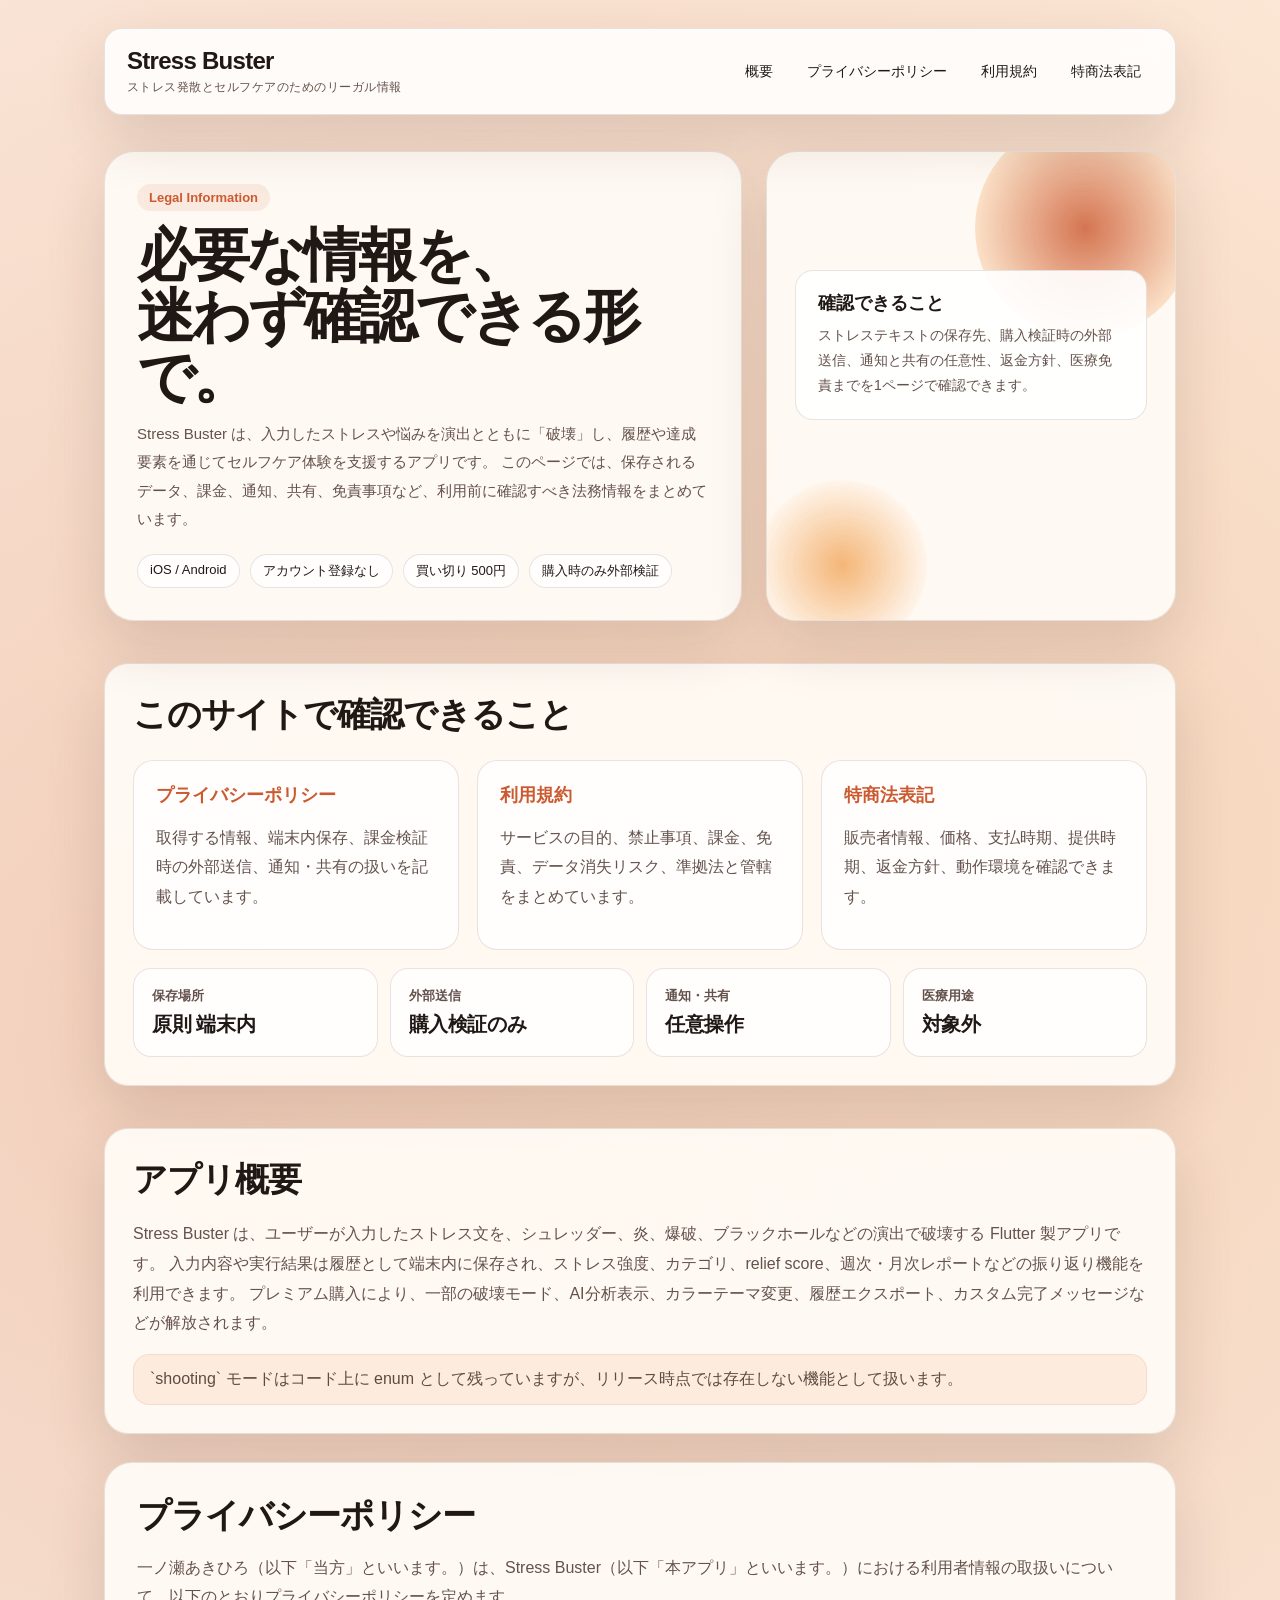
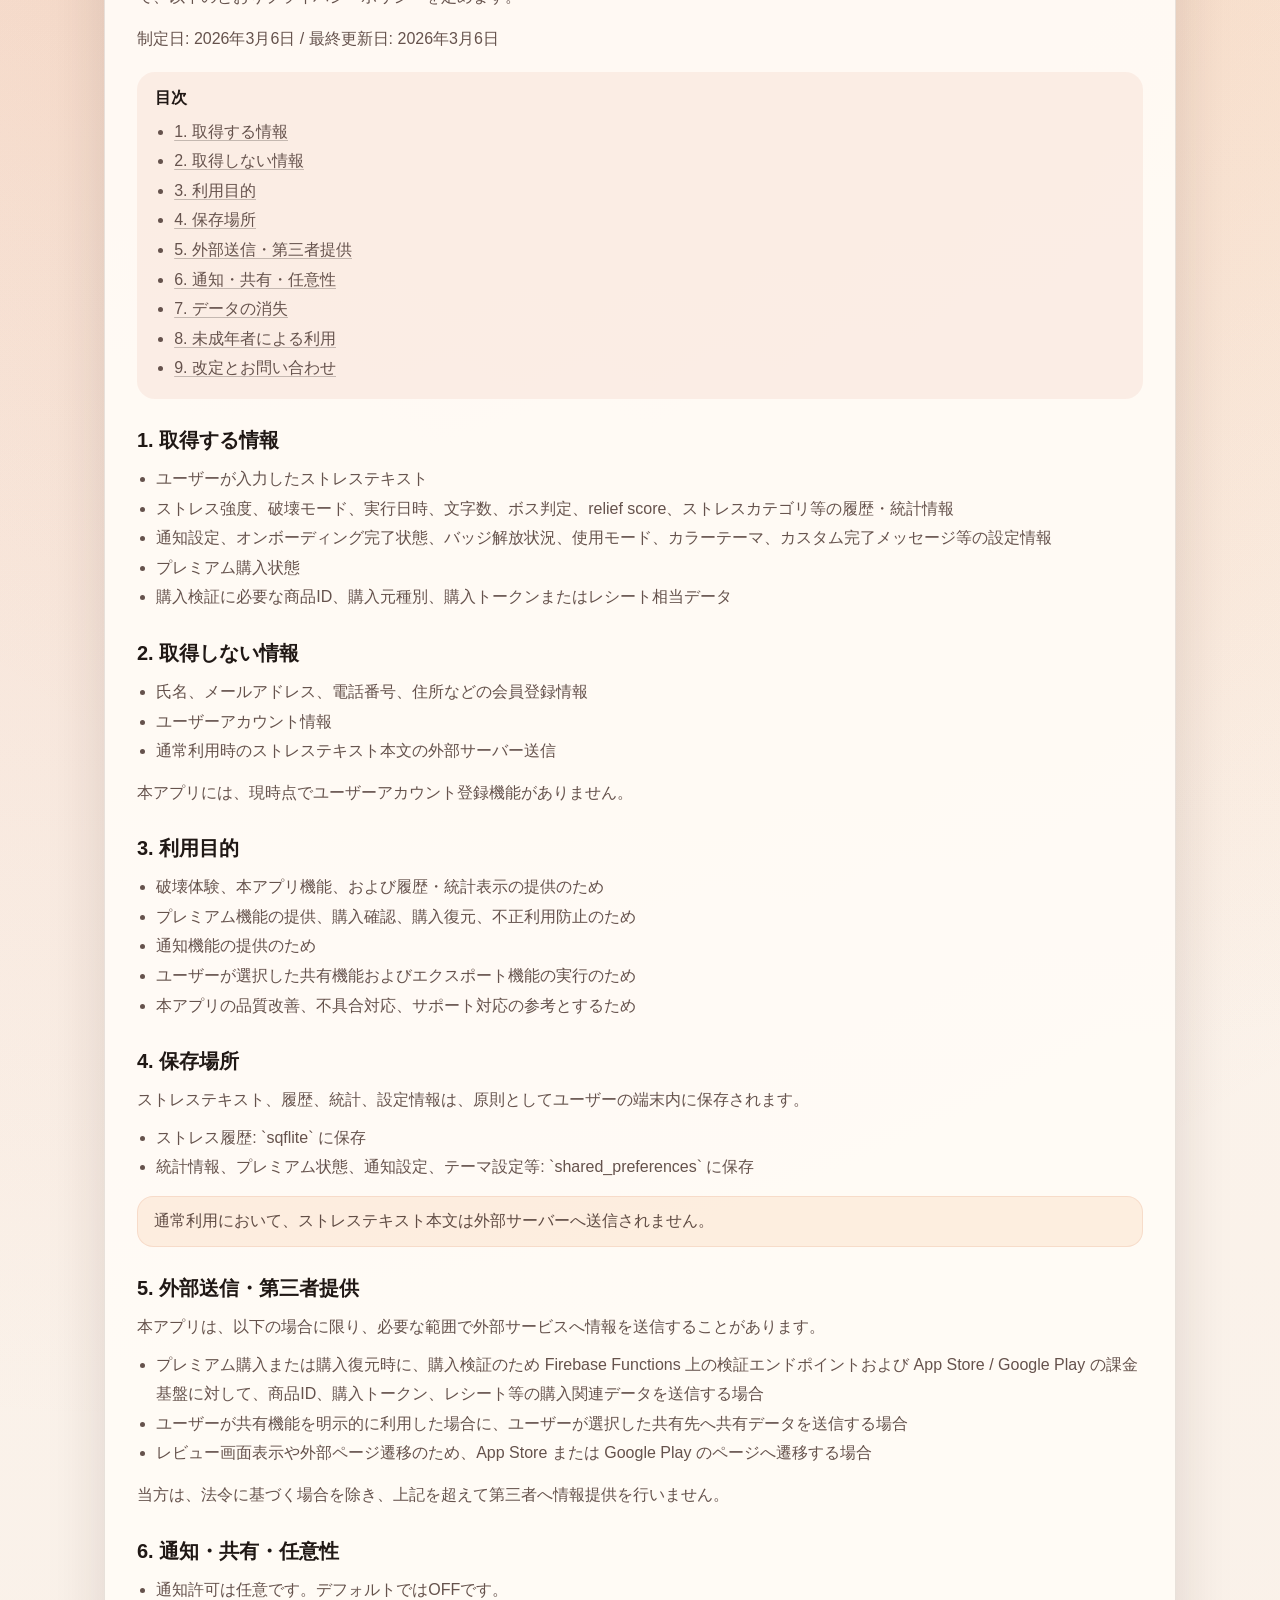
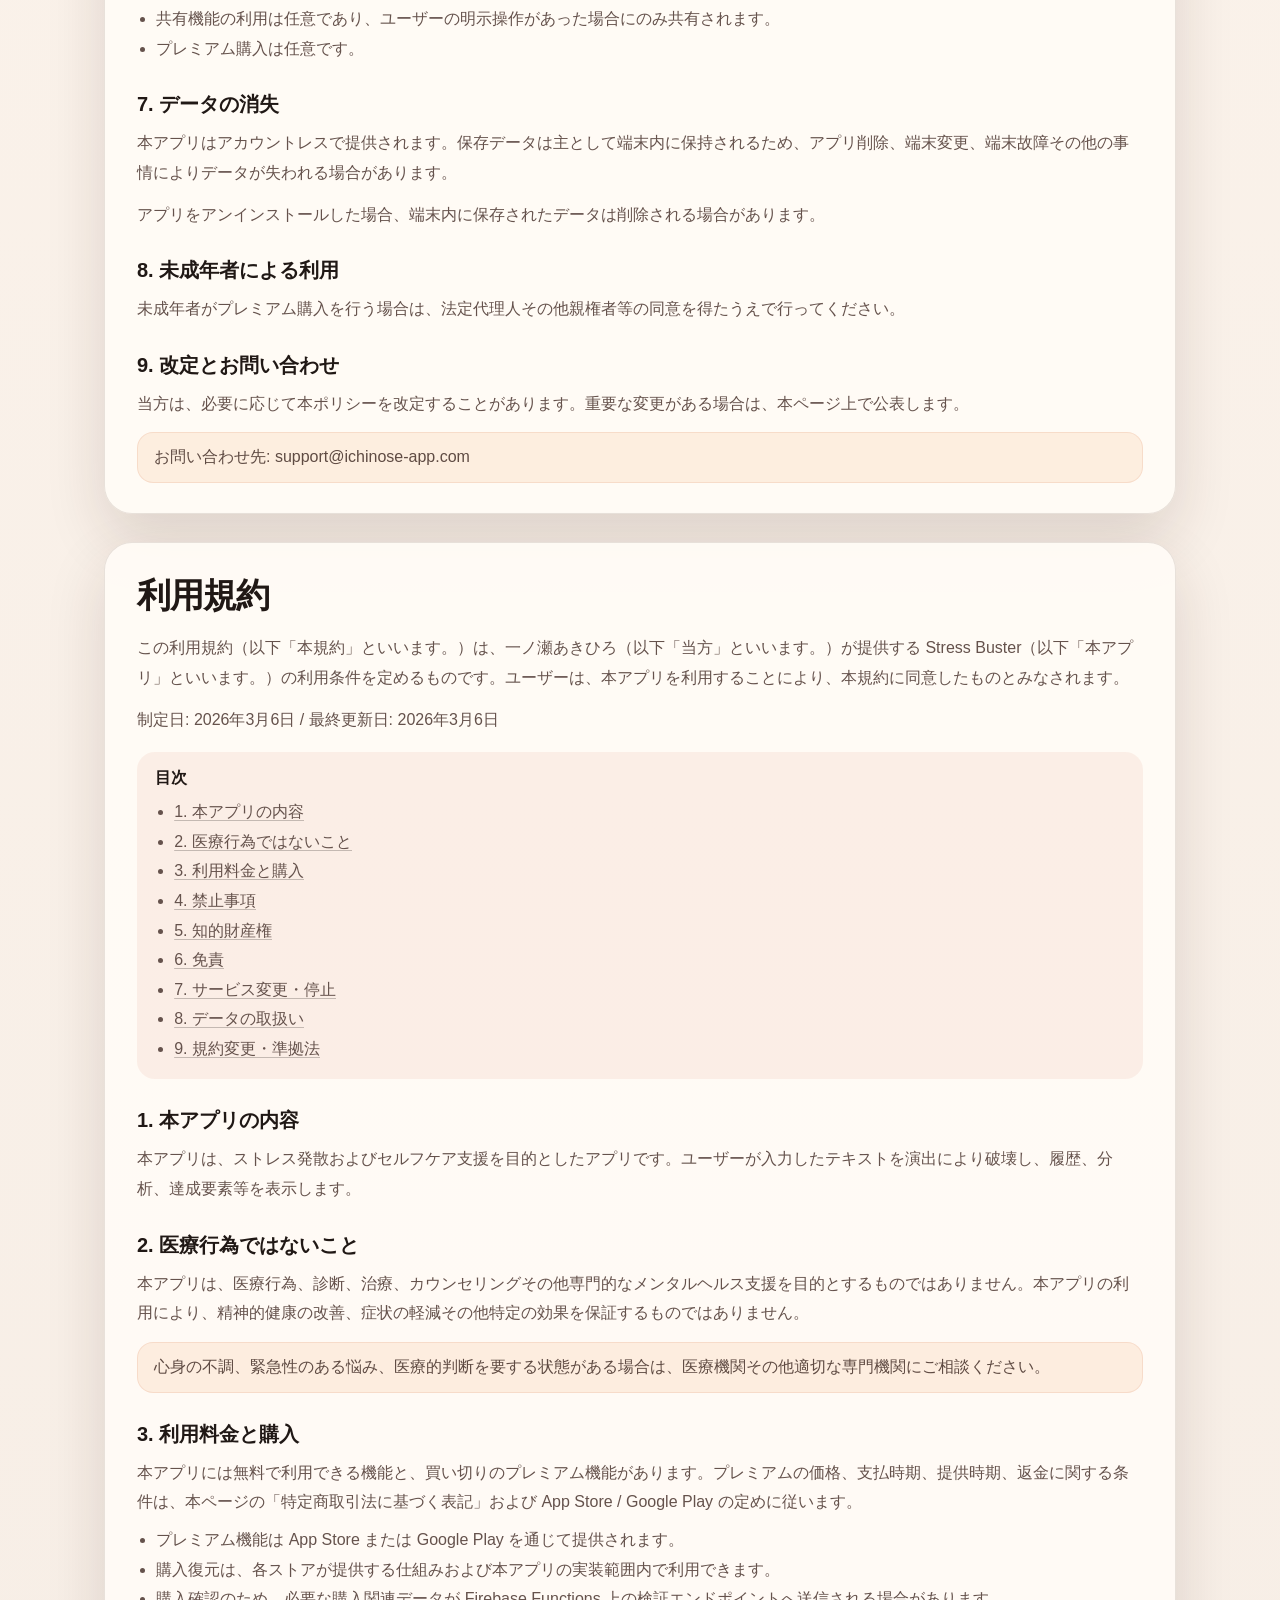
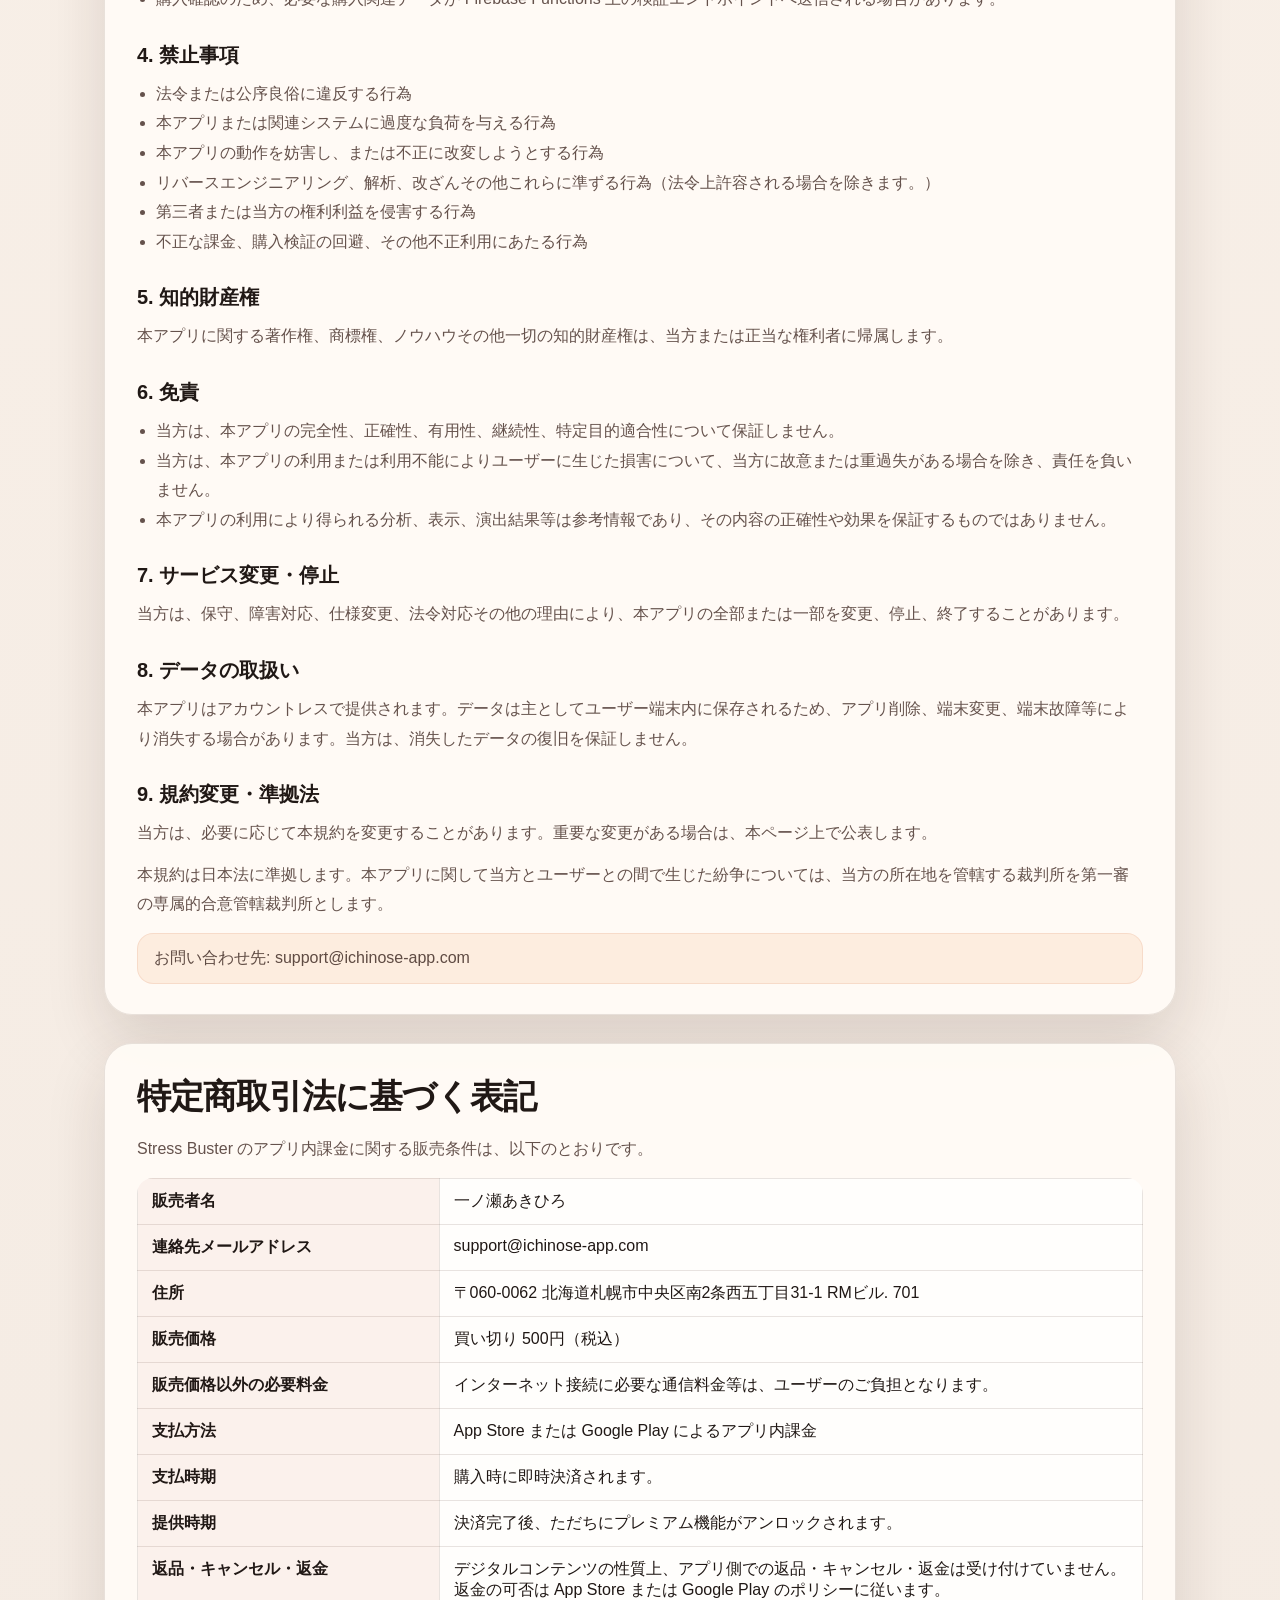
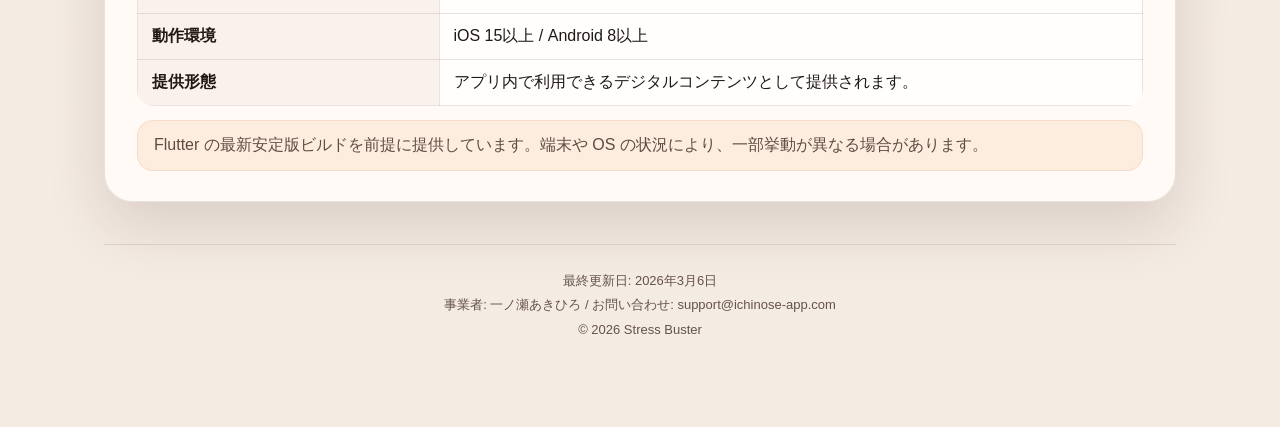
==== index.html @ 0cafd874 "Build GitHub Pages legal site for Stress Buster" ====
<!doctype html>
<html lang="ja">
<head>
  <meta charset="utf-8">
  <meta name="viewport" content="width=device-width, initial-scale=1">
  <title>Stress Buster | Legal</title>
  <meta name="description" content="Stress Buster のプライバシーポリシー、利用規約、特定商取引法に基づく表記を掲載しています。ストレステキストの保存、課金検証、通知、共有の扱いを確認できます。">
  <meta property="og:title" content="Stress Buster | Legal">
  <meta property="og:description" content="Stress Buster の法務情報ページです。">
  <meta property="og:type" content="website">
  <style>
    :root {
      --ink: #201815;
      --muted: #65524c;
      --accent: #cc5a31;
      --accent-2: #f2a65a;
      --paper: rgba(255, 251, 246, 0.94);
      --paper-strong: #fffaf5;
      --line: rgba(92, 63, 51, 0.14);
      --shadow: 0 24px 60px rgba(57, 31, 22, 0.14);
      --radius: 22px;
    }

    * {
      box-sizing: border-box;
    }

    html {
      scroll-behavior: smooth;
    }

    html,
    body {
      margin: 0;
      padding: 0;
      min-height: 100%;
      color: var(--ink);
      background:
        radial-gradient(circle at 12% 15%, rgba(204, 90, 49, 0.20) 0, rgba(204, 90, 49, 0) 34%),
        radial-gradient(circle at 86% 12%, rgba(242, 166, 90, 0.22) 0, rgba(242, 166, 90, 0) 30%),
        linear-gradient(180deg, #fff7ef 0%, #f4ebe3 100%);
      font-family: "Hiragino Sans", "Yu Gothic", "Noto Sans JP", sans-serif;
    }

    body::before {
      content: "";
      position: fixed;
      inset: 0;
      background-image: linear-gradient(rgba(136, 99, 80, 0.05) 1px, transparent 1px),
        linear-gradient(90deg, rgba(136, 99, 80, 0.05) 1px, transparent 1px);
      background-size: 24px 24px;
      pointer-events: none;
      z-index: -1;
    }

    a {
      color: inherit;
      text-decoration: none;
    }

    a:focus-visible,
    button:focus-visible {
      outline: 3px solid rgba(204, 90, 49, 0.45);
      outline-offset: 3px;
    }

    .skip-link {
      position: absolute;
      top: -100%;
      left: 16px;
      z-index: 100;
      padding: 8px 14px;
      border-radius: 999px;
      color: #fff;
      background: var(--accent);
      font-size: 14px;
      font-weight: 700;
      transition: top 0.2s ease;
    }

    .skip-link:focus {
      top: 12px;
    }

    .page {
      max-width: 1120px;
      margin: 0 auto;
      padding: 28px 24px 84px;
    }

    .header {
      position: sticky;
      top: 16px;
      z-index: 20;
      display: flex;
      align-items: center;
      justify-content: space-between;
      gap: 16px;
      padding: 18px 22px;
      border-radius: 18px;
      background: rgba(255, 255, 255, 0.86);
      border: 1px solid var(--line);
      box-shadow: var(--shadow);
      backdrop-filter: blur(12px);
    }

    .brand {
      display: flex;
      flex-direction: column;
      gap: 4px;
    }

    .brand-title {
      font-size: 24px;
      font-weight: 800;
      letter-spacing: -0.03em;
    }

    .brand-subtitle {
      font-size: 12px;
      color: var(--muted);
      letter-spacing: 0.04em;
    }

    .nav {
      display: flex;
      flex-wrap: wrap;
      gap: 10px;
      font-size: 14px;
    }

    .nav a {
      padding: 8px 12px;
      border-radius: 999px;
      background: transparent;
      transition: background 0.2s ease, transform 0.2s ease;
    }

    .nav a:hover {
      background: rgba(204, 90, 49, 0.10);
      transform: translateY(-1px);
    }

    .hero {
      display: grid;
      grid-template-columns: minmax(0, 1.4fr) minmax(280px, 0.9fr);
      gap: 24px;
      margin-top: 36px;
      align-items: stretch;
    }

    .hero-card,
    .hero-side,
    .panel,
    .doc {
      background: var(--paper);
      border: 1px solid var(--line);
      box-shadow: var(--shadow);
    }

    .hero-card {
      padding: 32px;
      border-radius: 30px;
    }

    .eyebrow {
      display: inline-flex;
      align-items: center;
      padding: 6px 12px;
      border-radius: 999px;
      background: rgba(204, 90, 49, 0.10);
      color: var(--accent);
      font-size: 13px;
      font-weight: 700;
    }

    .hero-card h1 {
      margin: 14px 0 12px;
      font-size: clamp(34px, 5vw, 58px);
      line-height: 1.05;
      letter-spacing: -0.05em;
    }

    .hero-card p {
      margin: 0;
      color: var(--muted);
      line-height: 1.9;
      font-size: 15px;
    }

    .badges {
      display: flex;
      flex-wrap: wrap;
      gap: 10px;
      margin-top: 20px;
    }

    .badge {
      padding: 7px 12px;
      border-radius: 999px;
      border: 1px solid var(--line);
      background: rgba(255, 255, 255, 0.82);
      font-size: 13px;
      color: var(--ink);
    }

    .hero-side {
      position: relative;
      overflow: hidden;
      border-radius: 30px;
      padding: 28px;
      min-height: 100%;
    }

    .hero-side::before,
    .hero-side::after {
      content: "";
      position: absolute;
      border-radius: 50%;
      filter: blur(0.5px);
      opacity: 0.9;
    }

    .hero-side::before {
      width: 220px;
      height: 220px;
      top: -34px;
      right: -20px;
      background: radial-gradient(circle, rgba(204, 90, 49, 0.92) 0%, rgba(242, 166, 90, 0.30) 72%);
    }

    .hero-side::after {
      width: 170px;
      height: 170px;
      bottom: -30px;
      left: -10px;
      background: radial-gradient(circle, rgba(242, 166, 90, 0.9) 0%, rgba(255, 236, 214, 0.20) 72%);
    }

    .hero-side-card {
      position: relative;
      z-index: 1;
      margin-top: 90px;
      padding: 20px 22px;
      border-radius: 18px;
      background: rgba(255, 255, 255, 0.9);
      border: 1px solid var(--line);
    }

    .hero-side-card strong {
      display: block;
      margin-bottom: 8px;
      font-size: 18px;
    }

    .hero-side-card p {
      margin: 0;
      color: var(--muted);
      line-height: 1.8;
      font-size: 14px;
    }

    .grid {
      display: grid;
      grid-template-columns: repeat(auto-fit, minmax(220px, 1fr));
      gap: 18px;
      margin-top: 22px;
    }

    .panel {
      margin-top: 42px;
      padding: 28px;
      border-radius: 24px;
    }

    .panel h2,
    .doc h2 {
      margin: 0 0 14px;
      font-size: clamp(24px, 3.2vw, 34px);
      letter-spacing: -0.03em;
    }

    .card-link {
      display: block;
      padding: 22px;
      border-radius: 20px;
      background: rgba(255, 255, 255, 0.82);
      border: 1px solid var(--line);
      transition: transform 0.2s ease, box-shadow 0.2s ease, background 0.2s ease;
    }

    .card-link:hover {
      transform: translateY(-2px);
      background: rgba(255, 255, 255, 0.96);
      box-shadow: 0 20px 45px rgba(57, 31, 22, 0.12);
    }

    .card-link h3 {
      margin: 0 0 8px;
      color: var(--accent);
      font-size: 18px;
    }

    .card-link p,
    .panel p,
    .panel li,
    .doc p,
    .doc li {
      color: var(--muted);
      line-height: 1.85;
    }

    .stats {
      display: grid;
      grid-template-columns: repeat(auto-fit, minmax(160px, 1fr));
      gap: 12px;
      margin-top: 18px;
    }

    .stat {
      padding: 18px;
      border-radius: 18px;
      background: rgba(255, 255, 255, 0.82);
      border: 1px solid var(--line);
    }

    .stat strong {
      display: block;
      font-size: 13px;
      color: var(--muted);
      margin-bottom: 6px;
    }

    .stat span {
      font-size: 20px;
      font-weight: 800;
      letter-spacing: -0.02em;
    }

    .doc {
      margin-top: 28px;
      padding: 30px 32px;
      border-radius: 28px;
      scroll-margin-top: 96px;
    }

    .doc h3 {
      margin: 28px 0 10px;
      font-size: 20px;
    }

    .doc h4 {
      margin: 20px 0 8px;
      font-size: 16px;
    }

    .doc p {
      margin: 0;
    }

    .doc p + p,
    .doc ul + p,
    .doc .notice + p,
    .doc .table-wrap + p {
      margin-top: 12px;
    }

    .doc ul {
      margin: 8px 0 0;
      padding-left: 1.2rem;
    }

    .toc {
      margin-top: 18px;
      padding: 16px 18px;
      border-radius: 18px;
      background: rgba(204, 90, 49, 0.08);
    }

    .toc strong {
      display: block;
      margin-bottom: 8px;
    }

    .toc ul {
      margin: 0;
    }

    .toc a {
      text-decoration: underline;
      text-decoration-color: rgba(32, 24, 21, 0.25);
      text-underline-offset: 3px;
    }

    .toc a:hover {
      color: var(--accent);
      text-decoration-color: var(--accent);
    }

    .notice {
      margin-top: 14px;
      padding: 14px 16px;
      border-radius: 16px;
      background: rgba(242, 166, 90, 0.14);
      border: 1px solid rgba(204, 90, 49, 0.12);
      color: #5f4b43;
    }

    .table-wrap {
      overflow-x: auto;
      margin-top: 14px;
    }

    table {
      width: 100%;
      border-collapse: collapse;
      min-width: 640px;
      background: rgba(255, 255, 255, 0.76);
      border-radius: 16px;
      overflow: hidden;
    }

    th,
    td {
      padding: 12px 14px;
      border: 1px solid var(--line);
      vertical-align: top;
      text-align: left;
    }

    th {
      width: 30%;
      background: rgba(204, 90, 49, 0.08);
      color: var(--ink);
    }

    .footer {
      margin-top: 42px;
      padding-top: 24px;
      border-top: 1px solid var(--line);
      text-align: center;
      color: var(--muted);
      font-size: 13px;
      line-height: 1.9;
    }

    .back-to-top {
      position: fixed;
      right: 24px;
      bottom: 24px;
      width: 46px;
      height: 46px;
      border: 1px solid var(--line);
      border-radius: 50%;
      background: rgba(255, 255, 255, 0.92);
      color: var(--ink);
      box-shadow: var(--shadow);
      cursor: pointer;
      opacity: 0;
      pointer-events: none;
      transition: opacity 0.25s ease, transform 0.2s ease;
    }

    .back-to-top.visible {
      opacity: 1;
      pointer-events: auto;
    }

    .back-to-top:hover {
      transform: translateY(-2px);
    }

    @media (max-width: 820px) {
      .page {
        padding: 20px 16px 72px;
      }

      .header {
        position: static;
        flex-direction: column;
        align-items: flex-start;
      }

      .nav {
        width: 100%;
      }

      .hero {
        grid-template-columns: 1fr;
      }

      .hero-side-card {
        margin-top: 120px;
      }

      .doc {
        padding: 24px 20px;
      }
    }

    @media print {
      body::before,
      .skip-link,
      .back-to-top,
      .hero-side {
        display: none !important;
      }

      html,
      body {
        background: #fff !important;
      }

      .header,
      .hero-card,
      .panel,
      .doc {
        box-shadow: none;
        background: #fff;
        border: 1px solid #ccc;
      }
    }
  </style>
</head>
<body>
  <a class="skip-link" href="#main">本文へスキップ</a>
  <div class="page">
    <header class="header">
      <div class="brand">
        <span class="brand-title">Stress Buster</span>
        <span class="brand-subtitle">ストレス発散とセルフケアのためのリーガル情報</span>
      </div>
      <nav class="nav" aria-label="ページ内ナビゲーション">
        <a href="#overview">概要</a>
        <a href="#privacy">プライバシーポリシー</a>
        <a href="#terms">利用規約</a>
        <a href="#commerce">特商法表記</a>
      </nav>
    </header>

    <main id="main">
      <section class="hero">
        <div class="hero-card">
          <span class="eyebrow">Legal Information</span>
          <h1>必要な情報を、<br>迷わず確認できる形で。</h1>
          <p>
            Stress Buster は、入力したストレスや悩みを演出とともに「破壊」し、履歴や達成要素を通じてセルフケア体験を支援するアプリです。
            このページでは、保存されるデータ、課金、通知、共有、免責事項など、利用前に確認すべき法務情報をまとめています。
          </p>
          <div class="badges">
            <span class="badge">iOS / Android</span>
            <span class="badge">アカウント登録なし</span>
            <span class="badge">買い切り 500円</span>
            <span class="badge">購入時のみ外部検証</span>
          </div>
        </div>
        <div class="hero-side" aria-hidden="true">
          <div class="hero-side-card">
            <strong>確認できること</strong>
            <p>ストレステキストの保存先、購入検証時の外部送信、通知と共有の任意性、返金方針、医療免責までを1ページで確認できます。</p>
          </div>
        </div>
      </section>

      <section id="overview" class="panel">
        <h2>このサイトで確認できること</h2>
        <div class="grid">
          <a class="card-link" href="#privacy">
            <h3>プライバシーポリシー</h3>
            <p>取得する情報、端末内保存、課金検証時の外部送信、通知・共有の扱いを記載しています。</p>
          </a>
          <a class="card-link" href="#terms">
            <h3>利用規約</h3>
            <p>サービスの目的、禁止事項、課金、免責、データ消失リスク、準拠法と管轄をまとめています。</p>
          </a>
          <a class="card-link" href="#commerce">
            <h3>特商法表記</h3>
            <p>販売者情報、価格、支払時期、提供時期、返金方針、動作環境を確認できます。</p>
          </a>
        </div>
        <div class="stats">
          <div class="stat">
            <strong>保存場所</strong>
            <span>原則 端末内</span>
          </div>
          <div class="stat">
            <strong>外部送信</strong>
            <span>購入検証のみ</span>
          </div>
          <div class="stat">
            <strong>通知・共有</strong>
            <span>任意操作</span>
          </div>
          <div class="stat">
            <strong>医療用途</strong>
            <span>対象外</span>
          </div>
        </div>
      </section>

      <section class="panel">
        <h2>アプリ概要</h2>
        <p>
          Stress Buster は、ユーザーが入力したストレス文を、シュレッダー、炎、爆破、ブラックホールなどの演出で破壊する Flutter 製アプリです。
          入力内容や実行結果は履歴として端末内に保存され、ストレス強度、カテゴリ、relief score、週次・月次レポートなどの振り返り機能を利用できます。
          プレミアム購入により、一部の破壊モード、AI分析表示、カラーテーマ変更、履歴エクスポート、カスタム完了メッセージなどが解放されます。
        </p>
        <div class="notice">
          `shooting` モードはコード上に enum として残っていますが、リリース時点では存在しない機能として扱います。
        </div>
      </section>

      <article id="privacy" class="doc">
        <h2>プライバシーポリシー</h2>
        <p>一ノ瀬あきひろ（以下「当方」といいます。）は、Stress Buster（以下「本アプリ」といいます。）における利用者情報の取扱いについて、以下のとおりプライバシーポリシーを定めます。</p>
        <p>制定日: 2026年3月6日 / 最終更新日: 2026年3月6日</p>

        <div class="toc">
          <strong>目次</strong>
          <ul>
            <li><a href="#privacy-1">1. 取得する情報</a></li>
            <li><a href="#privacy-2">2. 取得しない情報</a></li>
            <li><a href="#privacy-3">3. 利用目的</a></li>
            <li><a href="#privacy-4">4. 保存場所</a></li>
            <li><a href="#privacy-5">5. 外部送信・第三者提供</a></li>
            <li><a href="#privacy-6">6. 通知・共有・任意性</a></li>
            <li><a href="#privacy-7">7. データの消失</a></li>
            <li><a href="#privacy-8">8. 未成年者による利用</a></li>
            <li><a href="#privacy-9">9. 改定とお問い合わせ</a></li>
          </ul>
        </div>

        <h3 id="privacy-1">1. 取得する情報</h3>
        <ul>
          <li>ユーザーが入力したストレステキスト</li>
          <li>ストレス強度、破壊モード、実行日時、文字数、ボス判定、relief score、ストレスカテゴリ等の履歴・統計情報</li>
          <li>通知設定、オンボーディング完了状態、バッジ解放状況、使用モード、カラーテーマ、カスタム完了メッセージ等の設定情報</li>
          <li>プレミアム購入状態</li>
          <li>購入検証に必要な商品ID、購入元種別、購入トークンまたはレシート相当データ</li>
        </ul>

        <h3 id="privacy-2">2. 取得しない情報</h3>
        <ul>
          <li>氏名、メールアドレス、電話番号、住所などの会員登録情報</li>
          <li>ユーザーアカウント情報</li>
          <li>通常利用時のストレステキスト本文の外部サーバー送信</li>
        </ul>
        <p>本アプリには、現時点でユーザーアカウント登録機能がありません。</p>

        <h3 id="privacy-3">3. 利用目的</h3>
        <ul>
          <li>破壊体験、本アプリ機能、および履歴・統計表示の提供のため</li>
          <li>プレミアム機能の提供、購入確認、購入復元、不正利用防止のため</li>
          <li>通知機能の提供のため</li>
          <li>ユーザーが選択した共有機能およびエクスポート機能の実行のため</li>
          <li>本アプリの品質改善、不具合対応、サポート対応の参考とするため</li>
        </ul>

        <h3 id="privacy-4">4. 保存場所</h3>
        <p>ストレステキスト、履歴、統計、設定情報は、原則としてユーザーの端末内に保存されます。</p>
        <ul>
          <li>ストレス履歴: `sqflite` に保存</li>
          <li>統計情報、プレミアム状態、通知設定、テーマ設定等: `shared_preferences` に保存</li>
        </ul>
        <div class="notice">
          通常利用において、ストレステキスト本文は外部サーバーへ送信されません。
        </div>

        <h3 id="privacy-5">5. 外部送信・第三者提供</h3>
        <p>本アプリは、以下の場合に限り、必要な範囲で外部サービスへ情報を送信することがあります。</p>
        <ul>
          <li>プレミアム購入または購入復元時に、購入検証のため Firebase Functions 上の検証エンドポイントおよび App Store / Google Play の課金基盤に対して、商品ID、購入トークン、レシート等の購入関連データを送信する場合</li>
          <li>ユーザーが共有機能を明示的に利用した場合に、ユーザーが選択した共有先へ共有データを送信する場合</li>
          <li>レビュー画面表示や外部ページ遷移のため、App Store または Google Play のページへ遷移する場合</li>
        </ul>
        <p>当方は、法令に基づく場合を除き、上記を超えて第三者へ情報提供を行いません。</p>

        <h3 id="privacy-6">6. 通知・共有・任意性</h3>
        <ul>
          <li>通知許可は任意です。デフォルトではOFFです。</li>
          <li>共有機能の利用は任意であり、ユーザーの明示操作があった場合にのみ共有されます。</li>
          <li>プレミアム購入は任意です。</li>
        </ul>

        <h3 id="privacy-7">7. データの消失</h3>
        <p>本アプリはアカウントレスで提供されます。保存データは主として端末内に保持されるため、アプリ削除、端末変更、端末故障その他の事情によりデータが失われる場合があります。</p>
        <p>アプリをアンインストールした場合、端末内に保存されたデータは削除される場合があります。</p>

        <h3 id="privacy-8">8. 未成年者による利用</h3>
        <p>未成年者がプレミアム購入を行う場合は、法定代理人その他親権者等の同意を得たうえで行ってください。</p>

        <h3 id="privacy-9">9. 改定とお問い合わせ</h3>
        <p>当方は、必要に応じて本ポリシーを改定することがあります。重要な変更がある場合は、本ページ上で公表します。</p>
        <div class="notice">
          お問い合わせ先: <a href="mailto:support@ichinose-app.com">support@ichinose-app.com</a>
        </div>
      </article>

      <article id="terms" class="doc">
        <h2>利用規約</h2>
        <p>この利用規約（以下「本規約」といいます。）は、一ノ瀬あきひろ（以下「当方」といいます。）が提供する Stress Buster（以下「本アプリ」といいます。）の利用条件を定めるものです。ユーザーは、本アプリを利用することにより、本規約に同意したものとみなされます。</p>
        <p>制定日: 2026年3月6日 / 最終更新日: 2026年3月6日</p>

        <div class="toc">
          <strong>目次</strong>
          <ul>
            <li><a href="#terms-1">1. 本アプリの内容</a></li>
            <li><a href="#terms-2">2. 医療行為ではないこと</a></li>
            <li><a href="#terms-3">3. 利用料金と購入</a></li>
            <li><a href="#terms-4">4. 禁止事項</a></li>
            <li><a href="#terms-5">5. 知的財産権</a></li>
            <li><a href="#terms-6">6. 免責</a></li>
            <li><a href="#terms-7">7. サービス変更・停止</a></li>
            <li><a href="#terms-8">8. データの取扱い</a></li>
            <li><a href="#terms-9">9. 規約変更・準拠法</a></li>
          </ul>
        </div>

        <h3 id="terms-1">1. 本アプリの内容</h3>
        <p>本アプリは、ストレス発散およびセルフケア支援を目的としたアプリです。ユーザーが入力したテキストを演出により破壊し、履歴、分析、達成要素等を表示します。</p>

        <h3 id="terms-2">2. 医療行為ではないこと</h3>
        <p>本アプリは、医療行為、診断、治療、カウンセリングその他専門的なメンタルヘルス支援を目的とするものではありません。本アプリの利用により、精神的健康の改善、症状の軽減その他特定の効果を保証するものではありません。</p>
        <div class="notice">
          心身の不調、緊急性のある悩み、医療的判断を要する状態がある場合は、医療機関その他適切な専門機関にご相談ください。
        </div>

        <h3 id="terms-3">3. 利用料金と購入</h3>
        <p>本アプリには無料で利用できる機能と、買い切りのプレミアム機能があります。プレミアムの価格、支払時期、提供時期、返金に関する条件は、本ページの「特定商取引法に基づく表記」および App Store / Google Play の定めに従います。</p>
        <ul>
          <li>プレミアム機能は App Store または Google Play を通じて提供されます。</li>
          <li>購入復元は、各ストアが提供する仕組みおよび本アプリの実装範囲内で利用できます。</li>
          <li>購入確認のため、必要な購入関連データが Firebase Functions 上の検証エンドポイントへ送信される場合があります。</li>
        </ul>

        <h3 id="terms-4">4. 禁止事項</h3>
        <ul>
          <li>法令または公序良俗に違反する行為</li>
          <li>本アプリまたは関連システムに過度な負荷を与える行為</li>
          <li>本アプリの動作を妨害し、または不正に改変しようとする行為</li>
          <li>リバースエンジニアリング、解析、改ざんその他これらに準ずる行為（法令上許容される場合を除きます。）</li>
          <li>第三者または当方の権利利益を侵害する行為</li>
          <li>不正な課金、購入検証の回避、その他不正利用にあたる行為</li>
        </ul>

        <h3 id="terms-5">5. 知的財産権</h3>
        <p>本アプリに関する著作権、商標権、ノウハウその他一切の知的財産権は、当方または正当な権利者に帰属します。</p>

        <h3 id="terms-6">6. 免責</h3>
        <ul>
          <li>当方は、本アプリの完全性、正確性、有用性、継続性、特定目的適合性について保証しません。</li>
          <li>当方は、本アプリの利用または利用不能によりユーザーに生じた損害について、当方に故意または重過失がある場合を除き、責任を負いません。</li>
          <li>本アプリの利用により得られる分析、表示、演出結果等は参考情報であり、その内容の正確性や効果を保証するものではありません。</li>
        </ul>

        <h3 id="terms-7">7. サービス変更・停止</h3>
        <p>当方は、保守、障害対応、仕様変更、法令対応その他の理由により、本アプリの全部または一部を変更、停止、終了することがあります。</p>

        <h3 id="terms-8">8. データの取扱い</h3>
        <p>本アプリはアカウントレスで提供されます。データは主としてユーザー端末内に保存されるため、アプリ削除、端末変更、端末故障等により消失する場合があります。当方は、消失したデータの復旧を保証しません。</p>

        <h3 id="terms-9">9. 規約変更・準拠法</h3>
        <p>当方は、必要に応じて本規約を変更することがあります。重要な変更がある場合は、本ページ上で公表します。</p>
        <p>本規約は日本法に準拠します。本アプリに関して当方とユーザーとの間で生じた紛争については、当方の所在地を管轄する裁判所を第一審の専属的合意管轄裁判所とします。</p>
        <div class="notice">
          お問い合わせ先: <a href="mailto:support@ichinose-app.com">support@ichinose-app.com</a>
        </div>
      </article>

      <article id="commerce" class="doc">
        <h2>特定商取引法に基づく表記</h2>
        <p>Stress Buster のアプリ内課金に関する販売条件は、以下のとおりです。</p>
        <div class="table-wrap">
          <table>
            <tbody>
              <tr>
                <th scope="row">販売者名</th>
                <td>一ノ瀬あきひろ</td>
              </tr>
              <tr>
                <th scope="row">連絡先メールアドレス</th>
                <td><a href="mailto:support@ichinose-app.com">support@ichinose-app.com</a></td>
              </tr>
              <tr>
                <th scope="row">住所</th>
                <td>〒060-0062 北海道札幌市中央区南2条西五丁目31-1 RMビル. 701</td>
              </tr>
              <tr>
                <th scope="row">販売価格</th>
                <td>買い切り 500円（税込）</td>
              </tr>
              <tr>
                <th scope="row">販売価格以外の必要料金</th>
                <td>インターネット接続に必要な通信料金等は、ユーザーのご負担となります。</td>
              </tr>
              <tr>
                <th scope="row">支払方法</th>
                <td>App Store または Google Play によるアプリ内課金</td>
              </tr>
              <tr>
                <th scope="row">支払時期</th>
                <td>購入時に即時決済されます。</td>
              </tr>
              <tr>
                <th scope="row">提供時期</th>
                <td>決済完了後、ただちにプレミアム機能がアンロックされます。</td>
              </tr>
              <tr>
                <th scope="row">返品・キャンセル・返金</th>
                <td>デジタルコンテンツの性質上、アプリ側での返品・キャンセル・返金は受け付けていません。返金の可否は App Store または Google Play のポリシーに従います。</td>
              </tr>
              <tr>
                <th scope="row">動作環境</th>
                <td>iOS 15以上 / Android 8以上</td>
              </tr>
              <tr>
                <th scope="row">提供形態</th>
                <td>アプリ内で利用できるデジタルコンテンツとして提供されます。</td>
              </tr>
            </tbody>
          </table>
        </div>
        <div class="notice">
          Flutter の最新安定版ビルドを前提に提供しています。端末や OS の状況により、一部挙動が異なる場合があります。
        </div>
      </article>
    </main>

    <button class="back-to-top" aria-label="ページトップへ戻る" onclick="window.scrollTo({top: 0, behavior: 'smooth'})">↑</button>

    <footer class="footer">
      <div>最終更新日: 2026年3月6日</div>
      <div>事業者: 一ノ瀬あきひろ / お問い合わせ: support@ichinose-app.com</div>
      <div>© 2026 Stress Buster</div>
    </footer>
  </div>
  <script>
    (function () {
      var button = document.querySelector('.back-to-top');
      if (!button) return;
      window.addEventListener('scroll', function () {
        button.classList.toggle('visible', window.scrollY > 320);
      });
    })();
  </script>
</body>
</html>
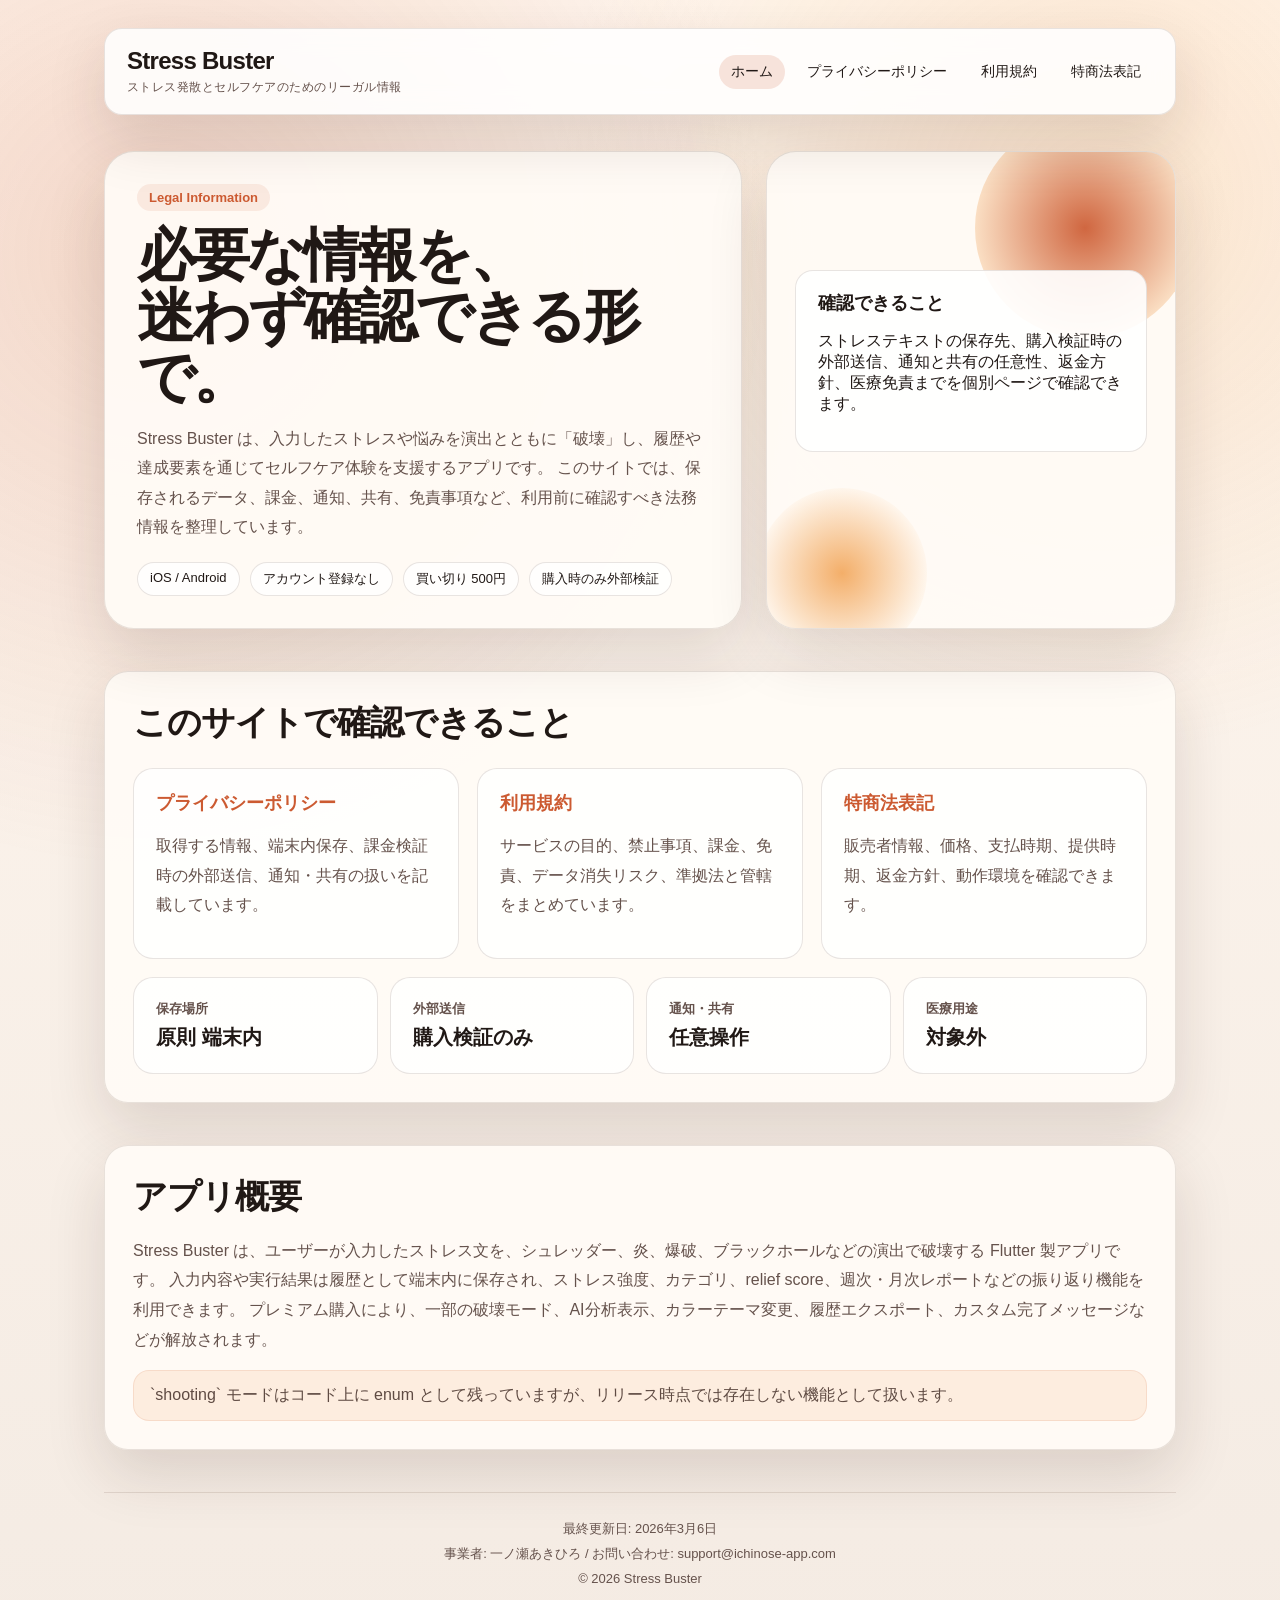
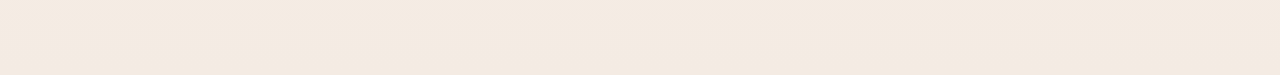
==== commit b9424656: "Split legal site into separate pages" ====
--- a/index.html
+++ b/index.html
@@ -4,523 +4,8 @@
   <meta charset="utf-8">
   <meta name="viewport" content="width=device-width, initial-scale=1">
   <title>Stress Buster | Legal</title>
-  <meta name="description" content="Stress Buster のプライバシーポリシー、利用規約、特定商取引法に基づく表記を掲載しています。ストレステキストの保存、課金検証、通知、共有の扱いを確認できます。">
-  <meta property="og:title" content="Stress Buster | Legal">
-  <meta property="og:description" content="Stress Buster の法務情報ページです。">
-  <meta property="og:type" content="website">
-  <style>
-    :root {
-      --ink: #201815;
-      --muted: #65524c;
-      --accent: #cc5a31;
-      --accent-2: #f2a65a;
-      --paper: rgba(255, 251, 246, 0.94);
-      --paper-strong: #fffaf5;
-      --line: rgba(92, 63, 51, 0.14);
-      --shadow: 0 24px 60px rgba(57, 31, 22, 0.14);
-      --radius: 22px;
-    }
-
-    * {
-      box-sizing: border-box;
-    }
-
-    html {
-      scroll-behavior: smooth;
-    }
-
-    html,
-    body {
-      margin: 0;
-      padding: 0;
-      min-height: 100%;
-      color: var(--ink);
-      background:
-        radial-gradient(circle at 12% 15%, rgba(204, 90, 49, 0.20) 0, rgba(204, 90, 49, 0) 34%),
-        radial-gradient(circle at 86% 12%, rgba(242, 166, 90, 0.22) 0, rgba(242, 166, 90, 0) 30%),
-        linear-gradient(180deg, #fff7ef 0%, #f4ebe3 100%);
-      font-family: "Hiragino Sans", "Yu Gothic", "Noto Sans JP", sans-serif;
-    }
-
-    body::before {
-      content: "";
-      position: fixed;
-      inset: 0;
-      background-image: linear-gradient(rgba(136, 99, 80, 0.05) 1px, transparent 1px),
-        linear-gradient(90deg, rgba(136, 99, 80, 0.05) 1px, transparent 1px);
-      background-size: 24px 24px;
-      pointer-events: none;
-      z-index: -1;
-    }
-
-    a {
-      color: inherit;
-      text-decoration: none;
-    }
-
-    a:focus-visible,
-    button:focus-visible {
-      outline: 3px solid rgba(204, 90, 49, 0.45);
-      outline-offset: 3px;
-    }
-
-    .skip-link {
-      position: absolute;
-      top: -100%;
-      left: 16px;
-      z-index: 100;
-      padding: 8px 14px;
-      border-radius: 999px;
-      color: #fff;
-      background: var(--accent);
-      font-size: 14px;
-      font-weight: 700;
-      transition: top 0.2s ease;
-    }
-
-    .skip-link:focus {
-      top: 12px;
-    }
-
-    .page {
-      max-width: 1120px;
-      margin: 0 auto;
-      padding: 28px 24px 84px;
-    }
-
-    .header {
-      position: sticky;
-      top: 16px;
-      z-index: 20;
-      display: flex;
-      align-items: center;
-      justify-content: space-between;
-      gap: 16px;
-      padding: 18px 22px;
-      border-radius: 18px;
-      background: rgba(255, 255, 255, 0.86);
-      border: 1px solid var(--line);
-      box-shadow: var(--shadow);
-      backdrop-filter: blur(12px);
-    }
-
-    .brand {
-      display: flex;
-      flex-direction: column;
-      gap: 4px;
-    }
-
-    .brand-title {
-      font-size: 24px;
-      font-weight: 800;
-      letter-spacing: -0.03em;
-    }
-
-    .brand-subtitle {
-      font-size: 12px;
-      color: var(--muted);
-      letter-spacing: 0.04em;
-    }
-
-    .nav {
-      display: flex;
-      flex-wrap: wrap;
-      gap: 10px;
-      font-size: 14px;
-    }
-
-    .nav a {
-      padding: 8px 12px;
-      border-radius: 999px;
-      background: transparent;
-      transition: background 0.2s ease, transform 0.2s ease;
-    }
-
-    .nav a:hover {
-      background: rgba(204, 90, 49, 0.10);
-      transform: translateY(-1px);
-    }
-
-    .hero {
-      display: grid;
-      grid-template-columns: minmax(0, 1.4fr) minmax(280px, 0.9fr);
-      gap: 24px;
-      margin-top: 36px;
-      align-items: stretch;
-    }
-
-    .hero-card,
-    .hero-side,
-    .panel,
-    .doc {
-      background: var(--paper);
-      border: 1px solid var(--line);
-      box-shadow: var(--shadow);
-    }
-
-    .hero-card {
-      padding: 32px;
-      border-radius: 30px;
-    }
-
-    .eyebrow {
-      display: inline-flex;
-      align-items: center;
-      padding: 6px 12px;
-      border-radius: 999px;
-      background: rgba(204, 90, 49, 0.10);
-      color: var(--accent);
-      font-size: 13px;
-      font-weight: 700;
-    }
-
-    .hero-card h1 {
-      margin: 14px 0 12px;
-      font-size: clamp(34px, 5vw, 58px);
-      line-height: 1.05;
-      letter-spacing: -0.05em;
-    }
-
-    .hero-card p {
-      margin: 0;
-      color: var(--muted);
-      line-height: 1.9;
-      font-size: 15px;
-    }
-
-    .badges {
-      display: flex;
-      flex-wrap: wrap;
-      gap: 10px;
-      margin-top: 20px;
-    }
-
-    .badge {
-      padding: 7px 12px;
-      border-radius: 999px;
-      border: 1px solid var(--line);
-      background: rgba(255, 255, 255, 0.82);
-      font-size: 13px;
-      color: var(--ink);
-    }
-
-    .hero-side {
-      position: relative;
-      overflow: hidden;
-      border-radius: 30px;
-      padding: 28px;
-      min-height: 100%;
-    }
-
-    .hero-side::before,
-    .hero-side::after {
-      content: "";
-      position: absolute;
-      border-radius: 50%;
-      filter: blur(0.5px);
-      opacity: 0.9;
-    }
-
-    .hero-side::before {
-      width: 220px;
-      height: 220px;
-      top: -34px;
-      right: -20px;
-      background: radial-gradient(circle, rgba(204, 90, 49, 0.92) 0%, rgba(242, 166, 90, 0.30) 72%);
-    }
-
-    .hero-side::after {
-      width: 170px;
-      height: 170px;
-      bottom: -30px;
-      left: -10px;
-      background: radial-gradient(circle, rgba(242, 166, 90, 0.9) 0%, rgba(255, 236, 214, 0.20) 72%);
-    }
-
-    .hero-side-card {
-      position: relative;
-      z-index: 1;
-      margin-top: 90px;
-      padding: 20px 22px;
-      border-radius: 18px;
-      background: rgba(255, 255, 255, 0.9);
-      border: 1px solid var(--line);
-    }
-
-    .hero-side-card strong {
-      display: block;
-      margin-bottom: 8px;
-      font-size: 18px;
-    }
-
-    .hero-side-card p {
-      margin: 0;
-      color: var(--muted);
-      line-height: 1.8;
-      font-size: 14px;
-    }
-
-    .grid {
-      display: grid;
-      grid-template-columns: repeat(auto-fit, minmax(220px, 1fr));
-      gap: 18px;
-      margin-top: 22px;
-    }
-
-    .panel {
-      margin-top: 42px;
-      padding: 28px;
-      border-radius: 24px;
-    }
-
-    .panel h2,
-    .doc h2 {
-      margin: 0 0 14px;
-      font-size: clamp(24px, 3.2vw, 34px);
-      letter-spacing: -0.03em;
-    }
-
-    .card-link {
-      display: block;
-      padding: 22px;
-      border-radius: 20px;
-      background: rgba(255, 255, 255, 0.82);
-      border: 1px solid var(--line);
-      transition: transform 0.2s ease, box-shadow 0.2s ease, background 0.2s ease;
-    }
-
-    .card-link:hover {
-      transform: translateY(-2px);
-      background: rgba(255, 255, 255, 0.96);
-      box-shadow: 0 20px 45px rgba(57, 31, 22, 0.12);
-    }
-
-    .card-link h3 {
-      margin: 0 0 8px;
-      color: var(--accent);
-      font-size: 18px;
-    }
-
-    .card-link p,
-    .panel p,
-    .panel li,
-    .doc p,
-    .doc li {
-      color: var(--muted);
-      line-height: 1.85;
-    }
-
-    .stats {
-      display: grid;
-      grid-template-columns: repeat(auto-fit, minmax(160px, 1fr));
-      gap: 12px;
-      margin-top: 18px;
-    }
-
-    .stat {
-      padding: 18px;
-      border-radius: 18px;
-      background: rgba(255, 255, 255, 0.82);
-      border: 1px solid var(--line);
-    }
-
-    .stat strong {
-      display: block;
-      font-size: 13px;
-      color: var(--muted);
-      margin-bottom: 6px;
-    }
-
-    .stat span {
-      font-size: 20px;
-      font-weight: 800;
-      letter-spacing: -0.02em;
-    }
-
-    .doc {
-      margin-top: 28px;
-      padding: 30px 32px;
-      border-radius: 28px;
-      scroll-margin-top: 96px;
-    }
-
-    .doc h3 {
-      margin: 28px 0 10px;
-      font-size: 20px;
-    }
-
-    .doc h4 {
-      margin: 20px 0 8px;
-      font-size: 16px;
-    }
-
-    .doc p {
-      margin: 0;
-    }
-
-    .doc p + p,
-    .doc ul + p,
-    .doc .notice + p,
-    .doc .table-wrap + p {
-      margin-top: 12px;
-    }
-
-    .doc ul {
-      margin: 8px 0 0;
-      padding-left: 1.2rem;
-    }
-
-    .toc {
-      margin-top: 18px;
-      padding: 16px 18px;
-      border-radius: 18px;
-      background: rgba(204, 90, 49, 0.08);
-    }
-
-    .toc strong {
-      display: block;
-      margin-bottom: 8px;
-    }
-
-    .toc ul {
-      margin: 0;
-    }
-
-    .toc a {
-      text-decoration: underline;
-      text-decoration-color: rgba(32, 24, 21, 0.25);
-      text-underline-offset: 3px;
-    }
-
-    .toc a:hover {
-      color: var(--accent);
-      text-decoration-color: var(--accent);
-    }
-
-    .notice {
-      margin-top: 14px;
-      padding: 14px 16px;
-      border-radius: 16px;
-      background: rgba(242, 166, 90, 0.14);
-      border: 1px solid rgba(204, 90, 49, 0.12);
-      color: #5f4b43;
-    }
-
-    .table-wrap {
-      overflow-x: auto;
-      margin-top: 14px;
-    }
-
-    table {
-      width: 100%;
-      border-collapse: collapse;
-      min-width: 640px;
-      background: rgba(255, 255, 255, 0.76);
-      border-radius: 16px;
-      overflow: hidden;
-    }
-
-    th,
-    td {
-      padding: 12px 14px;
-      border: 1px solid var(--line);
-      vertical-align: top;
-      text-align: left;
-    }
-
-    th {
-      width: 30%;
-      background: rgba(204, 90, 49, 0.08);
-      color: var(--ink);
-    }
-
-    .footer {
-      margin-top: 42px;
-      padding-top: 24px;
-      border-top: 1px solid var(--line);
-      text-align: center;
-      color: var(--muted);
-      font-size: 13px;
-      line-height: 1.9;
-    }
-
-    .back-to-top {
-      position: fixed;
-      right: 24px;
-      bottom: 24px;
-      width: 46px;
-      height: 46px;
-      border: 1px solid var(--line);
-      border-radius: 50%;
-      background: rgba(255, 255, 255, 0.92);
-      color: var(--ink);
-      box-shadow: var(--shadow);
-      cursor: pointer;
-      opacity: 0;
-      pointer-events: none;
-      transition: opacity 0.25s ease, transform 0.2s ease;
-    }
-
-    .back-to-top.visible {
-      opacity: 1;
-      pointer-events: auto;
-    }
-
-    .back-to-top:hover {
-      transform: translateY(-2px);
-    }
-
-    @media (max-width: 820px) {
-      .page {
-        padding: 20px 16px 72px;
-      }
-
-      .header {
-        position: static;
-        flex-direction: column;
-        align-items: flex-start;
-      }
-
-      .nav {
-        width: 100%;
-      }
-
-      .hero {
-        grid-template-columns: 1fr;
-      }
-
-      .hero-side-card {
-        margin-top: 120px;
-      }
-
-      .doc {
-        padding: 24px 20px;
-      }
-    }
-
-    @media print {
-      body::before,
-      .skip-link,
-      .back-to-top,
-      .hero-side {
-        display: none !important;
-      }
-
-      html,
-      body {
-        background: #fff !important;
-      }
-
-      .header,
-      .hero-card,
-      .panel,
-      .doc {
-        box-shadow: none;
-        background: #fff;
-        border: 1px solid #ccc;
-      }
-    }
-  </style>
+  <meta name="description" content="Stress Buster の法務情報トップです。プライバシーポリシー、利用規約、特商法表記を個別ページで確認できます。">
+  <link rel="stylesheet" href="assets/styles.css">
 </head>
 <body>
   <a class="skip-link" href="#main">本文へスキップ</a>
@@ -530,11 +15,11 @@
         <span class="brand-title">Stress Buster</span>
         <span class="brand-subtitle">ストレス発散とセルフケアのためのリーガル情報</span>
       </div>
-      <nav class="nav" aria-label="ページ内ナビゲーション">
-        <a href="#overview">概要</a>
-        <a href="#privacy">プライバシーポリシー</a>
-        <a href="#terms">利用規約</a>
-        <a href="#commerce">特商法表記</a>
+      <nav class="nav" aria-label="グローバルナビゲーション">
+        <a href="index.html" class="active">ホーム</a>
+        <a href="privacy.html">プライバシーポリシー</a>
+        <a href="terms.html">利用規約</a>
+        <a href="tokusho.html">特商法表記</a>
       </nav>
     </header>
 
@@ -545,7 +30,7 @@
           <h1>必要な情報を、<br>迷わず確認できる形で。</h1>
           <p>
             Stress Buster は、入力したストレスや悩みを演出とともに「破壊」し、履歴や達成要素を通じてセルフケア体験を支援するアプリです。
-            このページでは、保存されるデータ、課金、通知、共有、免責事項など、利用前に確認すべき法務情報をまとめています。
+            このサイトでは、保存されるデータ、課金、通知、共有、免責事項など、利用前に確認すべき法務情報を整理しています。
           </p>
           <div class="badges">
             <span class="badge">iOS / Android</span>
@@ -557,23 +42,23 @@
         <div class="hero-side" aria-hidden="true">
           <div class="hero-side-card">
             <strong>確認できること</strong>
-            <p>ストレステキストの保存先、購入検証時の外部送信、通知と共有の任意性、返金方針、医療免責までを1ページで確認できます。</p>
+            <p>ストレステキストの保存先、購入検証時の外部送信、通知と共有の任意性、返金方針、医療免責までを個別ページで確認できます。</p>
           </div>
         </div>
       </section>
 
-      <section id="overview" class="panel">
+      <section class="panel">
         <h2>このサイトで確認できること</h2>
         <div class="grid">
-          <a class="card-link" href="#privacy">
+          <a class="card-link" href="privacy.html">
             <h3>プライバシーポリシー</h3>
             <p>取得する情報、端末内保存、課金検証時の外部送信、通知・共有の扱いを記載しています。</p>
           </a>
-          <a class="card-link" href="#terms">
+          <a class="card-link" href="terms.html">
             <h3>利用規約</h3>
             <p>サービスの目的、禁止事項、課金、免責、データ消失リスク、準拠法と管轄をまとめています。</p>
           </a>
-          <a class="card-link" href="#commerce">
+          <a class="card-link" href="tokusho.html">
             <h3>特商法表記</h3>
             <p>販売者情報、価格、支払時期、提供時期、返金方針、動作環境を確認できます。</p>
           </a>
@@ -609,221 +94,6 @@
           `shooting` モードはコード上に enum として残っていますが、リリース時点では存在しない機能として扱います。
         </div>
       </section>
-
-      <article id="privacy" class="doc">
-        <h2>プライバシーポリシー</h2>
-        <p>一ノ瀬あきひろ（以下「当方」といいます。）は、Stress Buster（以下「本アプリ」といいます。）における利用者情報の取扱いについて、以下のとおりプライバシーポリシーを定めます。</p>
-        <p>制定日: 2026年3月6日 / 最終更新日: 2026年3月6日</p>
-
-        <div class="toc">
-          <strong>目次</strong>
-          <ul>
-            <li><a href="#privacy-1">1. 取得する情報</a></li>
-            <li><a href="#privacy-2">2. 取得しない情報</a></li>
-            <li><a href="#privacy-3">3. 利用目的</a></li>
-            <li><a href="#privacy-4">4. 保存場所</a></li>
-            <li><a href="#privacy-5">5. 外部送信・第三者提供</a></li>
-            <li><a href="#privacy-6">6. 通知・共有・任意性</a></li>
-            <li><a href="#privacy-7">7. データの消失</a></li>
-            <li><a href="#privacy-8">8. 未成年者による利用</a></li>
-            <li><a href="#privacy-9">9. 改定とお問い合わせ</a></li>
-          </ul>
-        </div>
-
-        <h3 id="privacy-1">1. 取得する情報</h3>
-        <ul>
-          <li>ユーザーが入力したストレステキスト</li>
-          <li>ストレス強度、破壊モード、実行日時、文字数、ボス判定、relief score、ストレスカテゴリ等の履歴・統計情報</li>
-          <li>通知設定、オンボーディング完了状態、バッジ解放状況、使用モード、カラーテーマ、カスタム完了メッセージ等の設定情報</li>
-          <li>プレミアム購入状態</li>
-          <li>購入検証に必要な商品ID、購入元種別、購入トークンまたはレシート相当データ</li>
-        </ul>
-
-        <h3 id="privacy-2">2. 取得しない情報</h3>
-        <ul>
-          <li>氏名、メールアドレス、電話番号、住所などの会員登録情報</li>
-          <li>ユーザーアカウント情報</li>
-          <li>通常利用時のストレステキスト本文の外部サーバー送信</li>
-        </ul>
-        <p>本アプリには、現時点でユーザーアカウント登録機能がありません。</p>
-
-        <h3 id="privacy-3">3. 利用目的</h3>
-        <ul>
-          <li>破壊体験、本アプリ機能、および履歴・統計表示の提供のため</li>
-          <li>プレミアム機能の提供、購入確認、購入復元、不正利用防止のため</li>
-          <li>通知機能の提供のため</li>
-          <li>ユーザーが選択した共有機能およびエクスポート機能の実行のため</li>
-          <li>本アプリの品質改善、不具合対応、サポート対応の参考とするため</li>
-        </ul>
-
-        <h3 id="privacy-4">4. 保存場所</h3>
-        <p>ストレステキスト、履歴、統計、設定情報は、原則としてユーザーの端末内に保存されます。</p>
-        <ul>
-          <li>ストレス履歴: `sqflite` に保存</li>
-          <li>統計情報、プレミアム状態、通知設定、テーマ設定等: `shared_preferences` に保存</li>
-        </ul>
-        <div class="notice">
-          通常利用において、ストレステキスト本文は外部サーバーへ送信されません。
-        </div>
-
-        <h3 id="privacy-5">5. 外部送信・第三者提供</h3>
-        <p>本アプリは、以下の場合に限り、必要な範囲で外部サービスへ情報を送信することがあります。</p>
-        <ul>
-          <li>プレミアム購入または購入復元時に、購入検証のため Firebase Functions 上の検証エンドポイントおよび App Store / Google Play の課金基盤に対して、商品ID、購入トークン、レシート等の購入関連データを送信する場合</li>
-          <li>ユーザーが共有機能を明示的に利用した場合に、ユーザーが選択した共有先へ共有データを送信する場合</li>
-          <li>レビュー画面表示や外部ページ遷移のため、App Store または Google Play のページへ遷移する場合</li>
-        </ul>
-        <p>当方は、法令に基づく場合を除き、上記を超えて第三者へ情報提供を行いません。</p>
-
-        <h3 id="privacy-6">6. 通知・共有・任意性</h3>
-        <ul>
-          <li>通知許可は任意です。デフォルトではOFFです。</li>
-          <li>共有機能の利用は任意であり、ユーザーの明示操作があった場合にのみ共有されます。</li>
-          <li>プレミアム購入は任意です。</li>
-        </ul>
-
-        <h3 id="privacy-7">7. データの消失</h3>
-        <p>本アプリはアカウントレスで提供されます。保存データは主として端末内に保持されるため、アプリ削除、端末変更、端末故障その他の事情によりデータが失われる場合があります。</p>
-        <p>アプリをアンインストールした場合、端末内に保存されたデータは削除される場合があります。</p>
-
-        <h3 id="privacy-8">8. 未成年者による利用</h3>
-        <p>未成年者がプレミアム購入を行う場合は、法定代理人その他親権者等の同意を得たうえで行ってください。</p>
-
-        <h3 id="privacy-9">9. 改定とお問い合わせ</h3>
-        <p>当方は、必要に応じて本ポリシーを改定することがあります。重要な変更がある場合は、本ページ上で公表します。</p>
-        <div class="notice">
-          お問い合わせ先: <a href="mailto:support@ichinose-app.com">support@ichinose-app.com</a>
-        </div>
-      </article>
-
-      <article id="terms" class="doc">
-        <h2>利用規約</h2>
-        <p>この利用規約（以下「本規約」といいます。）は、一ノ瀬あきひろ（以下「当方」といいます。）が提供する Stress Buster（以下「本アプリ」といいます。）の利用条件を定めるものです。ユーザーは、本アプリを利用することにより、本規約に同意したものとみなされます。</p>
-        <p>制定日: 2026年3月6日 / 最終更新日: 2026年3月6日</p>
-
-        <div class="toc">
-          <strong>目次</strong>
-          <ul>
-            <li><a href="#terms-1">1. 本アプリの内容</a></li>
-            <li><a href="#terms-2">2. 医療行為ではないこと</a></li>
-            <li><a href="#terms-3">3. 利用料金と購入</a></li>
-            <li><a href="#terms-4">4. 禁止事項</a></li>
-            <li><a href="#terms-5">5. 知的財産権</a></li>
-            <li><a href="#terms-6">6. 免責</a></li>
-            <li><a href="#terms-7">7. サービス変更・停止</a></li>
-            <li><a href="#terms-8">8. データの取扱い</a></li>
-            <li><a href="#terms-9">9. 規約変更・準拠法</a></li>
-          </ul>
-        </div>
-
-        <h3 id="terms-1">1. 本アプリの内容</h3>
-        <p>本アプリは、ストレス発散およびセルフケア支援を目的としたアプリです。ユーザーが入力したテキストを演出により破壊し、履歴、分析、達成要素等を表示します。</p>
-
-        <h3 id="terms-2">2. 医療行為ではないこと</h3>
-        <p>本アプリは、医療行為、診断、治療、カウンセリングその他専門的なメンタルヘルス支援を目的とするものではありません。本アプリの利用により、精神的健康の改善、症状の軽減その他特定の効果を保証するものではありません。</p>
-        <div class="notice">
-          心身の不調、緊急性のある悩み、医療的判断を要する状態がある場合は、医療機関その他適切な専門機関にご相談ください。
-        </div>
-
-        <h3 id="terms-3">3. 利用料金と購入</h3>
-        <p>本アプリには無料で利用できる機能と、買い切りのプレミアム機能があります。プレミアムの価格、支払時期、提供時期、返金に関する条件は、本ページの「特定商取引法に基づく表記」および App Store / Google Play の定めに従います。</p>
-        <ul>
-          <li>プレミアム機能は App Store または Google Play を通じて提供されます。</li>
-          <li>購入復元は、各ストアが提供する仕組みおよび本アプリの実装範囲内で利用できます。</li>
-          <li>購入確認のため、必要な購入関連データが Firebase Functions 上の検証エンドポイントへ送信される場合があります。</li>
-        </ul>
-
-        <h3 id="terms-4">4. 禁止事項</h3>
-        <ul>
-          <li>法令または公序良俗に違反する行為</li>
-          <li>本アプリまたは関連システムに過度な負荷を与える行為</li>
-          <li>本アプリの動作を妨害し、または不正に改変しようとする行為</li>
-          <li>リバースエンジニアリング、解析、改ざんその他これらに準ずる行為（法令上許容される場合を除きます。）</li>
-          <li>第三者または当方の権利利益を侵害する行為</li>
-          <li>不正な課金、購入検証の回避、その他不正利用にあたる行為</li>
-        </ul>
-
-        <h3 id="terms-5">5. 知的財産権</h3>
-        <p>本アプリに関する著作権、商標権、ノウハウその他一切の知的財産権は、当方または正当な権利者に帰属します。</p>
-
-        <h3 id="terms-6">6. 免責</h3>
-        <ul>
-          <li>当方は、本アプリの完全性、正確性、有用性、継続性、特定目的適合性について保証しません。</li>
-          <li>当方は、本アプリの利用または利用不能によりユーザーに生じた損害について、当方に故意または重過失がある場合を除き、責任を負いません。</li>
-          <li>本アプリの利用により得られる分析、表示、演出結果等は参考情報であり、その内容の正確性や効果を保証するものではありません。</li>
-        </ul>
-
-        <h3 id="terms-7">7. サービス変更・停止</h3>
-        <p>当方は、保守、障害対応、仕様変更、法令対応その他の理由により、本アプリの全部または一部を変更、停止、終了することがあります。</p>
-
-        <h3 id="terms-8">8. データの取扱い</h3>
-        <p>本アプリはアカウントレスで提供されます。データは主としてユーザー端末内に保存されるため、アプリ削除、端末変更、端末故障等により消失する場合があります。当方は、消失したデータの復旧を保証しません。</p>
-
-        <h3 id="terms-9">9. 規約変更・準拠法</h3>
-        <p>当方は、必要に応じて本規約を変更することがあります。重要な変更がある場合は、本ページ上で公表します。</p>
-        <p>本規約は日本法に準拠します。本アプリに関して当方とユーザーとの間で生じた紛争については、当方の所在地を管轄する裁判所を第一審の専属的合意管轄裁判所とします。</p>
-        <div class="notice">
-          お問い合わせ先: <a href="mailto:support@ichinose-app.com">support@ichinose-app.com</a>
-        </div>
-      </article>
-
-      <article id="commerce" class="doc">
-        <h2>特定商取引法に基づく表記</h2>
-        <p>Stress Buster のアプリ内課金に関する販売条件は、以下のとおりです。</p>
-        <div class="table-wrap">
-          <table>
-            <tbody>
-              <tr>
-                <th scope="row">販売者名</th>
-                <td>一ノ瀬あきひろ</td>
-              </tr>
-              <tr>
-                <th scope="row">連絡先メールアドレス</th>
-                <td><a href="mailto:support@ichinose-app.com">support@ichinose-app.com</a></td>
-              </tr>
-              <tr>
-                <th scope="row">住所</th>
-                <td>〒060-0062 北海道札幌市中央区南2条西五丁目31-1 RMビル. 701</td>
-              </tr>
-              <tr>
-                <th scope="row">販売価格</th>
-                <td>買い切り 500円（税込）</td>
-              </tr>
-              <tr>
-                <th scope="row">販売価格以外の必要料金</th>
-                <td>インターネット接続に必要な通信料金等は、ユーザーのご負担となります。</td>
-              </tr>
-              <tr>
-                <th scope="row">支払方法</th>
-                <td>App Store または Google Play によるアプリ内課金</td>
-              </tr>
-              <tr>
-                <th scope="row">支払時期</th>
-                <td>購入時に即時決済されます。</td>
-              </tr>
-              <tr>
-                <th scope="row">提供時期</th>
-                <td>決済完了後、ただちにプレミアム機能がアンロックされます。</td>
-              </tr>
-              <tr>
-                <th scope="row">返品・キャンセル・返金</th>
-                <td>デジタルコンテンツの性質上、アプリ側での返品・キャンセル・返金は受け付けていません。返金の可否は App Store または Google Play のポリシーに従います。</td>
-              </tr>
-              <tr>
-                <th scope="row">動作環境</th>
-                <td>iOS 15以上 / Android 8以上</td>
-              </tr>
-              <tr>
-                <th scope="row">提供形態</th>
-                <td>アプリ内で利用できるデジタルコンテンツとして提供されます。</td>
-              </tr>
-            </tbody>
-          </table>
-        </div>
-        <div class="notice">
-          Flutter の最新安定版ビルドを前提に提供しています。端末や OS の状況により、一部挙動が異なる場合があります。
-        </div>
-      </article>
     </main>
 
     <button class="back-to-top" aria-label="ページトップへ戻る" onclick="window.scrollTo({top: 0, behavior: 'smooth'})">↑</button>
--- a/assets/styles.css
+++ b/assets/styles.css
@@ -0,0 +1,480 @@
+:root {
+  --ink: #201815;
+  --muted: #65524c;
+  --accent: #cc5a31;
+  --accent-2: #f2a65a;
+  --paper: rgba(255, 251, 246, 0.94);
+  --line: rgba(92, 63, 51, 0.14);
+  --shadow: 0 24px 60px rgba(57, 31, 22, 0.14);
+}
+
+* {
+  box-sizing: border-box;
+}
+
+html {
+  scroll-behavior: smooth;
+}
+
+html,
+body {
+  margin: 0;
+  padding: 0;
+  min-height: 100%;
+  color: var(--ink);
+  background:
+    radial-gradient(circle at 12% 15%, rgba(204, 90, 49, 0.20) 0, rgba(204, 90, 49, 0) 34%),
+    radial-gradient(circle at 86% 12%, rgba(242, 166, 90, 0.22) 0, rgba(242, 166, 90, 0) 30%),
+    linear-gradient(180deg, #fff7ef 0%, #f4ebe3 100%);
+  font-family: "Hiragino Sans", "Yu Gothic", "Noto Sans JP", sans-serif;
+}
+
+body::before {
+  content: "";
+  position: fixed;
+  inset: 0;
+  background-image:
+    linear-gradient(rgba(136, 99, 80, 0.05) 1px, transparent 1px),
+    linear-gradient(90deg, rgba(136, 99, 80, 0.05) 1px, transparent 1px);
+  background-size: 24px 24px;
+  pointer-events: none;
+  z-index: -1;
+}
+
+a {
+  color: inherit;
+  text-decoration: none;
+}
+
+a:focus-visible,
+button:focus-visible {
+  outline: 3px solid rgba(204, 90, 49, 0.45);
+  outline-offset: 3px;
+}
+
+.skip-link {
+  position: absolute;
+  top: -100%;
+  left: 16px;
+  z-index: 100;
+  padding: 8px 14px;
+  border-radius: 999px;
+  color: #fff;
+  background: var(--accent);
+  font-size: 14px;
+  font-weight: 700;
+  transition: top 0.2s ease;
+}
+
+.skip-link:focus {
+  top: 12px;
+}
+
+.page {
+  max-width: 1120px;
+  margin: 0 auto;
+  padding: 28px 24px 84px;
+}
+
+.header {
+  position: sticky;
+  top: 16px;
+  z-index: 20;
+  display: flex;
+  align-items: center;
+  justify-content: space-between;
+  gap: 16px;
+  padding: 18px 22px;
+  border-radius: 18px;
+  background: rgba(255, 255, 255, 0.86);
+  border: 1px solid var(--line);
+  box-shadow: var(--shadow);
+  backdrop-filter: blur(12px);
+}
+
+.brand {
+  display: flex;
+  flex-direction: column;
+  gap: 4px;
+}
+
+.brand-title {
+  font-size: 24px;
+  font-weight: 800;
+  letter-spacing: -0.03em;
+}
+
+.brand-subtitle {
+  font-size: 12px;
+  color: var(--muted);
+  letter-spacing: 0.04em;
+}
+
+.nav {
+  display: flex;
+  flex-wrap: wrap;
+  gap: 10px;
+  font-size: 14px;
+}
+
+.nav a {
+  padding: 8px 12px;
+  border-radius: 999px;
+  transition: background 0.2s ease, transform 0.2s ease;
+}
+
+.nav a:hover {
+  background: rgba(204, 90, 49, 0.10);
+  transform: translateY(-1px);
+}
+
+.nav a.active {
+  background: rgba(204, 90, 49, 0.16);
+}
+
+.hero {
+  display: grid;
+  grid-template-columns: minmax(0, 1.4fr) minmax(280px, 0.9fr);
+  gap: 24px;
+  margin-top: 36px;
+}
+
+.hero-card,
+.hero-side,
+.panel,
+.doc {
+  background: var(--paper);
+  border: 1px solid var(--line);
+  box-shadow: var(--shadow);
+}
+
+.hero-card {
+  padding: 32px;
+  border-radius: 30px;
+}
+
+.eyebrow {
+  display: inline-flex;
+  align-items: center;
+  padding: 6px 12px;
+  border-radius: 999px;
+  background: rgba(204, 90, 49, 0.10);
+  color: var(--accent);
+  font-size: 13px;
+  font-weight: 700;
+}
+
+.hero-card h1 {
+  margin: 14px 0 12px;
+  font-size: clamp(34px, 5vw, 58px);
+  line-height: 1.05;
+  letter-spacing: -0.05em;
+}
+
+.hero-card p,
+.panel p,
+.panel li,
+.card-link p,
+.doc p,
+.doc li {
+  color: var(--muted);
+  line-height: 1.85;
+}
+
+.badges {
+  display: flex;
+  flex-wrap: wrap;
+  gap: 10px;
+  margin-top: 20px;
+}
+
+.badge {
+  padding: 7px 12px;
+  border-radius: 999px;
+  border: 1px solid var(--line);
+  background: rgba(255, 255, 255, 0.82);
+  font-size: 13px;
+}
+
+.hero-side {
+  position: relative;
+  overflow: hidden;
+  border-radius: 30px;
+  padding: 28px;
+}
+
+.hero-side::before,
+.hero-side::after {
+  content: "";
+  position: absolute;
+  border-radius: 50%;
+}
+
+.hero-side::before {
+  width: 220px;
+  height: 220px;
+  top: -34px;
+  right: -20px;
+  background: radial-gradient(circle, rgba(204, 90, 49, 0.92) 0%, rgba(242, 166, 90, 0.30) 72%);
+}
+
+.hero-side::after {
+  width: 170px;
+  height: 170px;
+  bottom: -30px;
+  left: -10px;
+  background: radial-gradient(circle, rgba(242, 166, 90, 0.9) 0%, rgba(255, 236, 214, 0.20) 72%);
+}
+
+.hero-side-card {
+  position: relative;
+  z-index: 1;
+  margin-top: 90px;
+  padding: 20px 22px;
+  border-radius: 18px;
+  background: rgba(255, 255, 255, 0.9);
+  border: 1px solid var(--line);
+}
+
+.hero-side-card strong {
+  display: block;
+  margin-bottom: 8px;
+  font-size: 18px;
+}
+
+.grid,
+.stats {
+  display: grid;
+  gap: 18px;
+}
+
+.grid {
+  grid-template-columns: repeat(auto-fit, minmax(220px, 1fr));
+  margin-top: 22px;
+}
+
+.stats {
+  grid-template-columns: repeat(auto-fit, minmax(160px, 1fr));
+  margin-top: 18px;
+  gap: 12px;
+}
+
+.panel {
+  margin-top: 42px;
+  padding: 28px;
+  border-radius: 24px;
+}
+
+.panel h2,
+.doc h1 {
+  margin: 0 0 14px;
+  font-size: clamp(24px, 3.2vw, 34px);
+  letter-spacing: -0.03em;
+}
+
+.card-link,
+.stat {
+  display: block;
+  padding: 22px;
+  border-radius: 20px;
+  background: rgba(255, 255, 255, 0.82);
+  border: 1px solid var(--line);
+}
+
+.card-link {
+  transition: transform 0.2s ease, box-shadow 0.2s ease, background 0.2s ease;
+}
+
+.card-link:hover {
+  transform: translateY(-2px);
+  background: rgba(255, 255, 255, 0.96);
+  box-shadow: 0 20px 45px rgba(57, 31, 22, 0.12);
+}
+
+.card-link h3 {
+  margin: 0 0 8px;
+  color: var(--accent);
+  font-size: 18px;
+}
+
+.stat strong {
+  display: block;
+  font-size: 13px;
+  color: var(--muted);
+  margin-bottom: 6px;
+}
+
+.stat span {
+  font-size: 20px;
+  font-weight: 800;
+}
+
+.doc {
+  margin-top: 36px;
+  padding: 30px 32px;
+  border-radius: 28px;
+}
+
+.doc h2 {
+  margin: 28px 0 10px;
+  font-size: 20px;
+}
+
+.doc p {
+  margin: 0;
+}
+
+.doc p + p,
+.doc ul + p,
+.doc .notice + p,
+.doc .table-wrap + p {
+  margin-top: 12px;
+}
+
+.doc ul {
+  margin: 8px 0 0;
+  padding-left: 1.2rem;
+}
+
+.toc {
+  margin-top: 18px;
+  padding: 16px 18px;
+  border-radius: 18px;
+  background: rgba(204, 90, 49, 0.08);
+}
+
+.toc strong {
+  display: block;
+  margin-bottom: 8px;
+}
+
+.toc ul {
+  margin: 0;
+}
+
+.toc a {
+  text-decoration: underline;
+  text-decoration-color: rgba(32, 24, 21, 0.25);
+  text-underline-offset: 3px;
+}
+
+.notice {
+  margin-top: 14px;
+  padding: 14px 16px;
+  border-radius: 16px;
+  background: rgba(242, 166, 90, 0.14);
+  border: 1px solid rgba(204, 90, 49, 0.12);
+  color: #5f4b43;
+}
+
+.table-wrap {
+  overflow-x: auto;
+  margin-top: 14px;
+}
+
+table {
+  width: 100%;
+  border-collapse: collapse;
+  min-width: 640px;
+  background: rgba(255, 255, 255, 0.76);
+}
+
+th,
+td {
+  padding: 12px 14px;
+  border: 1px solid var(--line);
+  vertical-align: top;
+  text-align: left;
+}
+
+th {
+  width: 30%;
+  background: rgba(204, 90, 49, 0.08);
+}
+
+.footer {
+  margin-top: 42px;
+  padding-top: 24px;
+  border-top: 1px solid var(--line);
+  text-align: center;
+  color: var(--muted);
+  font-size: 13px;
+  line-height: 1.9;
+}
+
+.back-to-top {
+  position: fixed;
+  right: 24px;
+  bottom: 24px;
+  width: 46px;
+  height: 46px;
+  border: 1px solid var(--line);
+  border-radius: 50%;
+  background: rgba(255, 255, 255, 0.92);
+  color: var(--ink);
+  box-shadow: var(--shadow);
+  cursor: pointer;
+  opacity: 0;
+  pointer-events: none;
+  transition: opacity 0.25s ease, transform 0.2s ease;
+}
+
+.back-to-top.visible {
+  opacity: 1;
+  pointer-events: auto;
+}
+
+.back-to-top:hover {
+  transform: translateY(-2px);
+}
+
+@media (max-width: 820px) {
+  .page {
+    padding: 20px 16px 72px;
+  }
+
+  .header {
+    position: static;
+    flex-direction: column;
+    align-items: flex-start;
+  }
+
+  .nav {
+    width: 100%;
+  }
+
+  .hero {
+    grid-template-columns: 1fr;
+  }
+
+  .hero-side-card {
+    margin-top: 120px;
+  }
+
+  .doc {
+    padding: 24px 20px;
+  }
+}
+
+@media print {
+  body::before,
+  .skip-link,
+  .back-to-top,
+  .hero-side {
+    display: none !important;
+  }
+
+  html,
+  body {
+    background: #fff !important;
+  }
+
+  .header,
+  .hero-card,
+  .panel,
+  .doc {
+    box-shadow: none;
+    background: #fff;
+    border: 1px solid #ccc;
+  }
+}
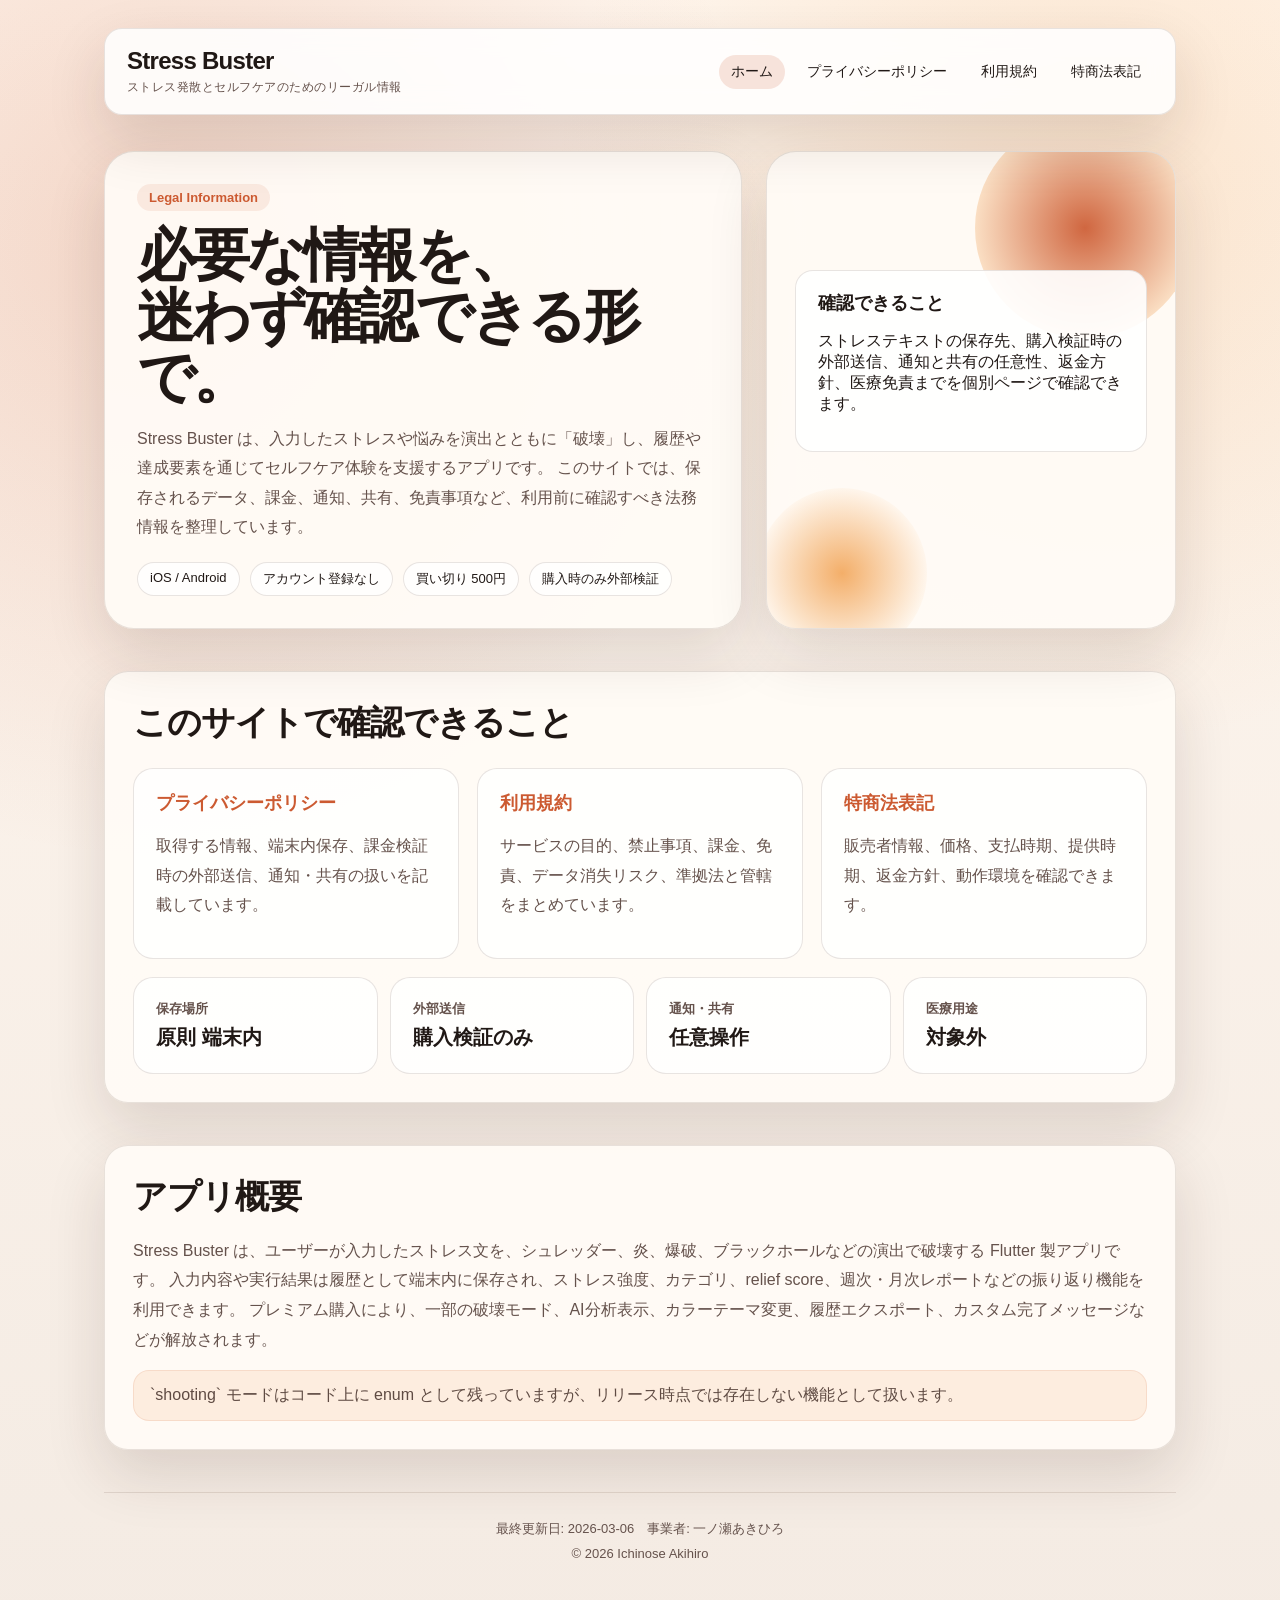
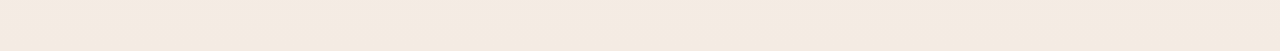
==== commit b2c4a4a1: "Adjust footer format across legal pages" ====
--- a/index.html
+++ b/index.html
@@ -99,9 +99,8 @@
     <button class="back-to-top" aria-label="ページトップへ戻る" onclick="window.scrollTo({top: 0, behavior: 'smooth'})">↑</button>
 
     <footer class="footer">
-      <div>最終更新日: 2026年3月6日</div>
-      <div>事業者: 一ノ瀬あきひろ / お問い合わせ: support@ichinose-app.com</div>
-      <div>© 2026 Stress Buster</div>
+      <div>最終更新日: 2026-03-06　事業者: 一ノ瀬あきひろ</div>
+      <div>© 2026 Ichinose Akihiro</div>
     </footer>
   </div>
   <script>
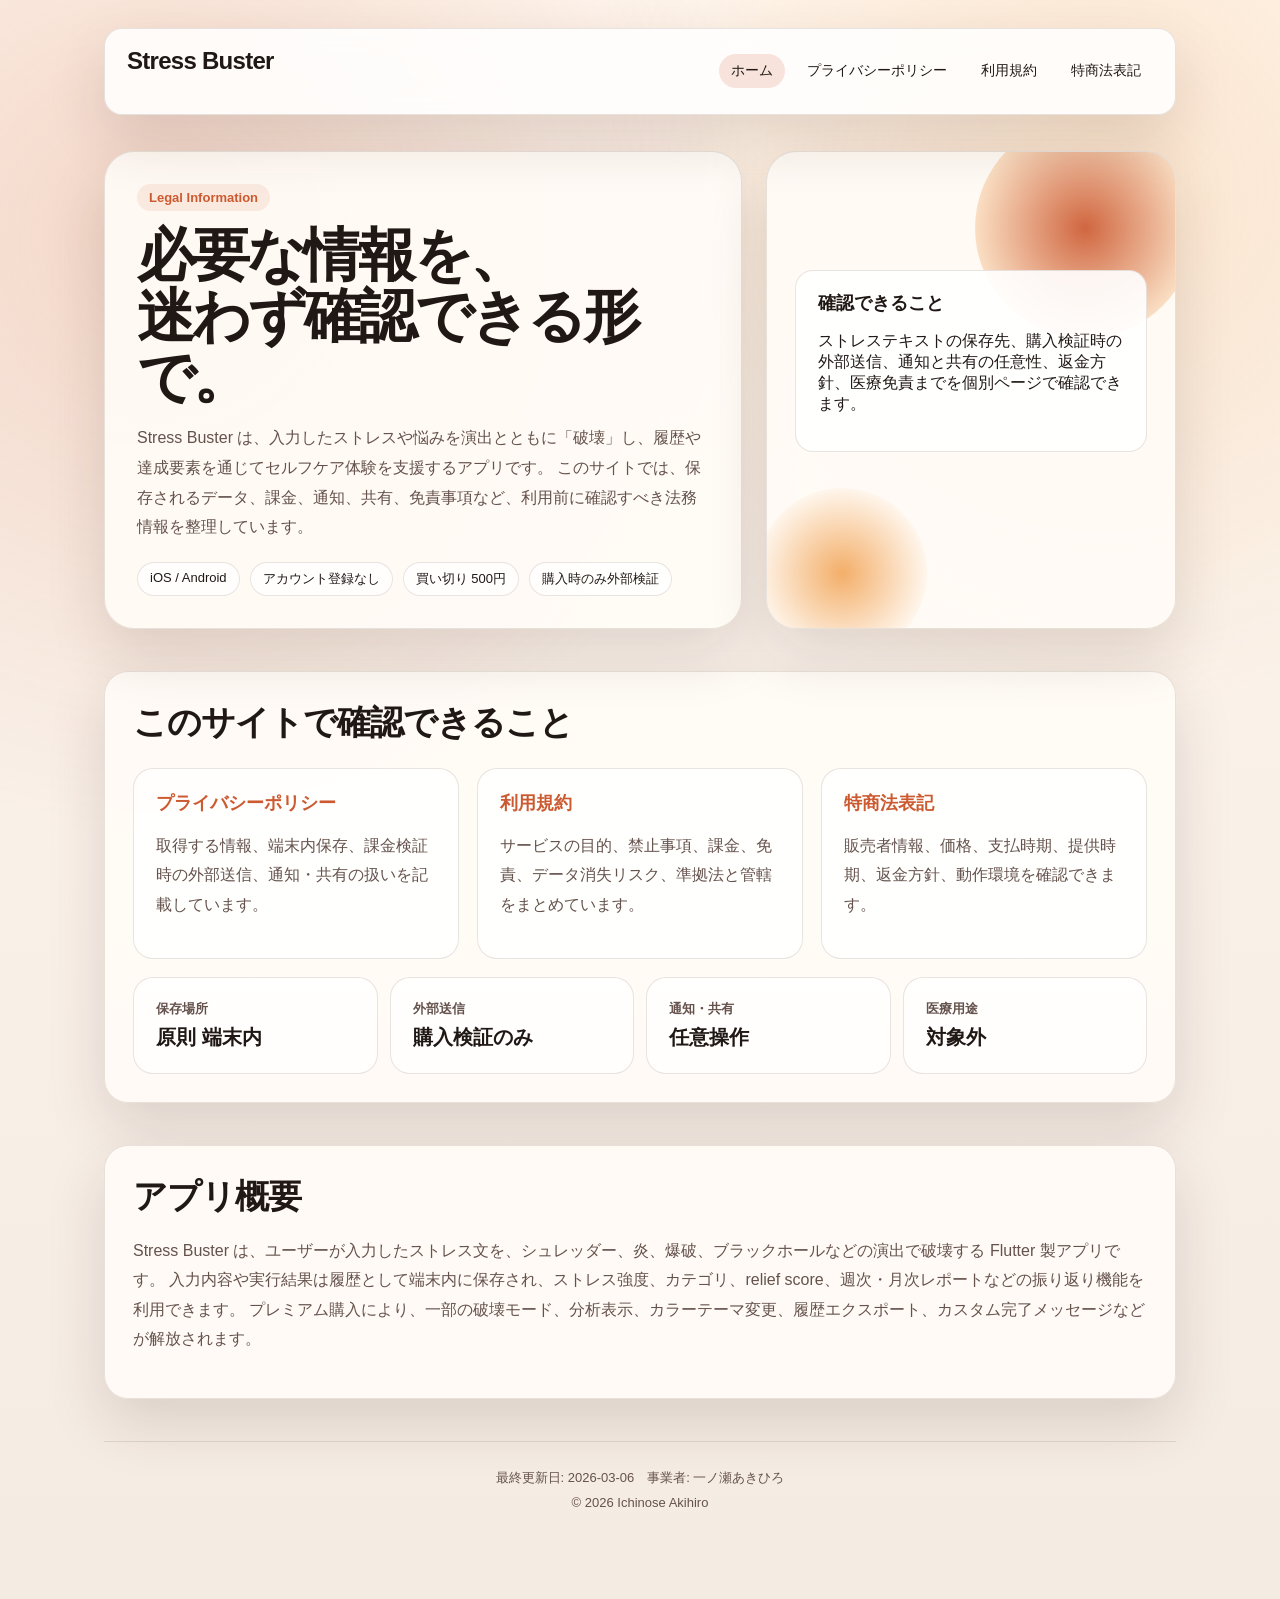
==== commit de909402: "Adjust homepage title and reserve blank subtitle area" ====
--- a/index.html
+++ b/index.html
@@ -3,7 +3,7 @@
 <head>
   <meta charset="utf-8">
   <meta name="viewport" content="width=device-width, initial-scale=1">
-  <title>Stress Buster | Legal</title>
+  <title>ホーム | Stress Buster</title>
   <meta name="description" content="Stress Buster の法務情報トップです。プライバシーポリシー、利用規約、特商法表記を個別ページで確認できます。">
   <link rel="stylesheet" href="assets/styles.css">
 </head>
@@ -13,7 +13,7 @@
     <header class="header">
       <div class="brand">
         <span class="brand-title">Stress Buster</span>
-        <span class="brand-subtitle">ストレス発散とセルフケアのためのリーガル情報</span>
+        <span class="brand-subtitle">&nbsp;</span>
       </div>
       <nav class="nav" aria-label="グローバルナビゲーション">
         <a href="index.html" class="active">ホーム</a>
@@ -88,11 +88,8 @@
         <p>
           Stress Buster は、ユーザーが入力したストレス文を、シュレッダー、炎、爆破、ブラックホールなどの演出で破壊する Flutter 製アプリです。
           入力内容や実行結果は履歴として端末内に保存され、ストレス強度、カテゴリ、relief score、週次・月次レポートなどの振り返り機能を利用できます。
-          プレミアム購入により、一部の破壊モード、AI分析表示、カラーテーマ変更、履歴エクスポート、カスタム完了メッセージなどが解放されます。
+          プレミアム購入により、一部の破壊モード、分析表示、カラーテーマ変更、履歴エクスポート、カスタム完了メッセージなどが解放されます。
         </p>
-        <div class="notice">
-          `shooting` モードはコード上に enum として残っていますが、リリース時点では存在しない機能として扱います。
-        </div>
       </section>
     </main>
 
--- a/assets/styles.css
+++ b/assets/styles.css
@@ -108,6 +108,7 @@
   font-size: 12px;
   color: var(--muted);
   letter-spacing: 0.04em;
+  min-height: 1.4em;
 }
 
 .nav {
